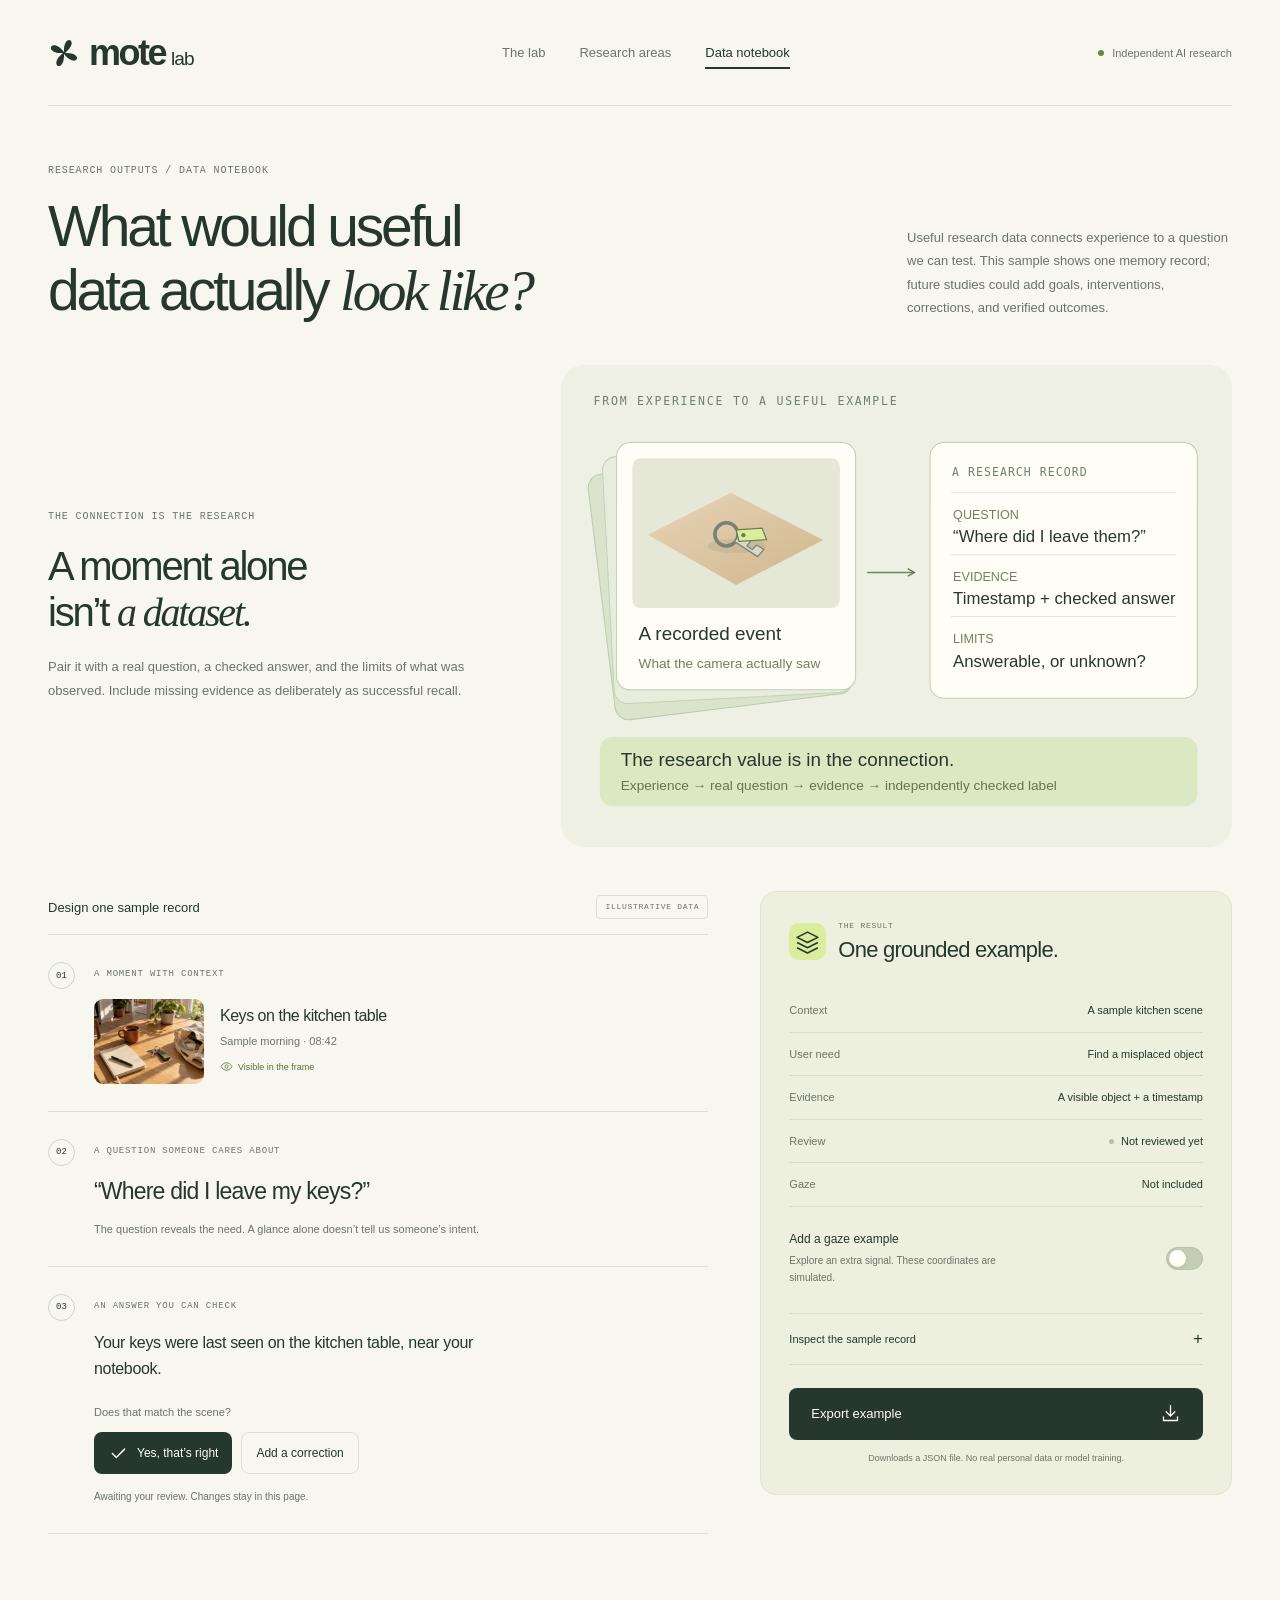
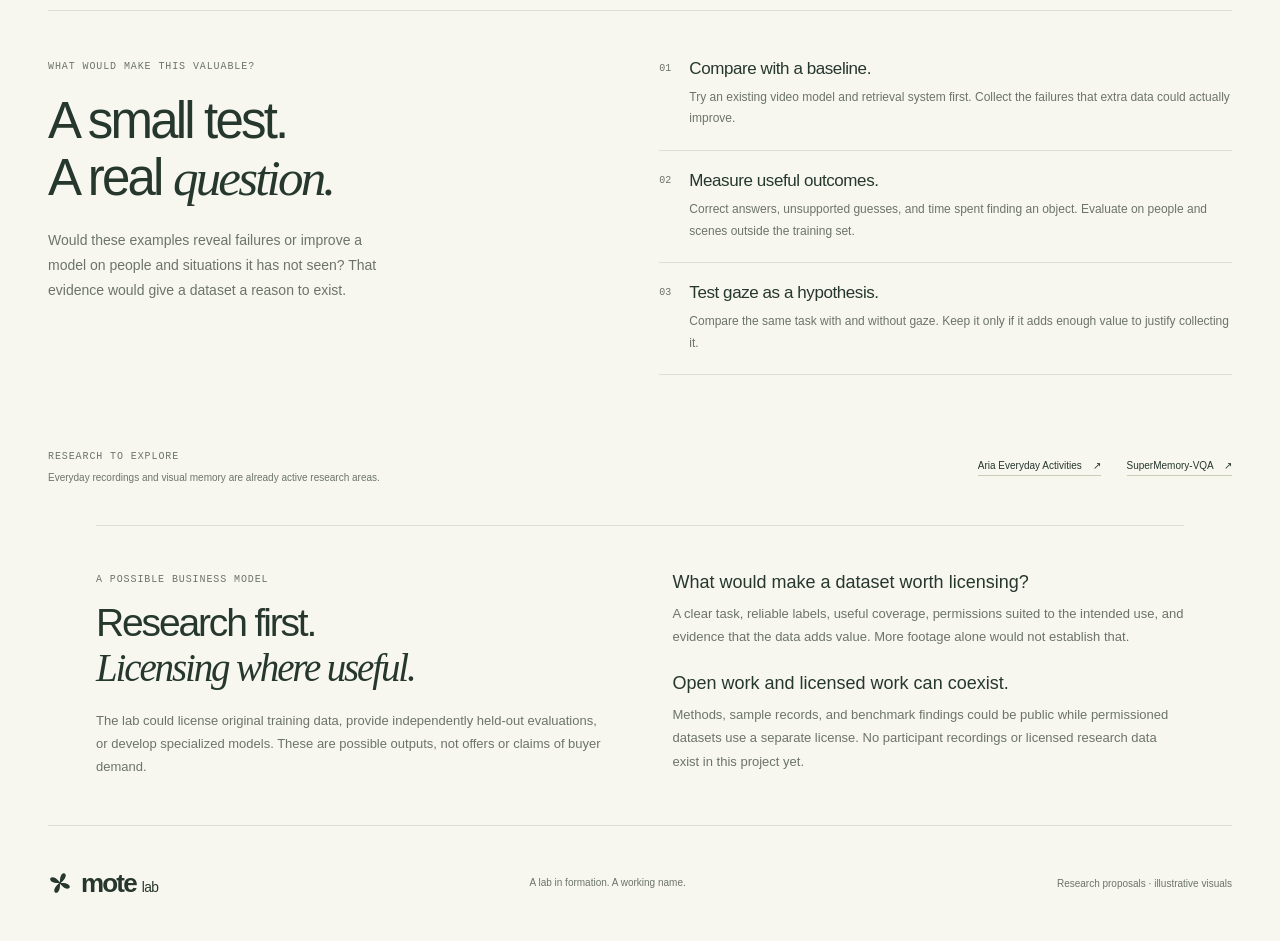
==== site/data/index.html @ 5bc910d2 "Add visual research sketchbook with memory and new research concepts" ====
<!doctype html>
<html lang="en"><head><meta charset="utf-8"><meta name="viewport" content="width=device-width, initial-scale=1"><meta name="robots" content="noindex, nofollow"><meta name="theme-color" content="#f7f7f0"><meta name="description" content="An illustrated explanation of memory research data, followed by a sample record with human review and explicit limits."><title>The memory dataset — Mote Lab</title><link rel="icon" href="../assets/favicon.svg" type="image/svg+xml"><link rel="stylesheet" href="../assets/site.css"><link rel="stylesheet" href="../assets/memory.css"><script src="../assets/site.js" defer></script></head>
<body data-page="data"><a class="skip-link" href="#main">Skip to content</a><header class="site-header wrap"><a class="brand" href="../" aria-label="Mote Lab home"><svg class="brand-mark" aria-hidden="true"><use href="../assets/icons.svg#mark"/></svg><span>mote<span class="lab-word">lab</span></span></a><nav aria-label="Main navigation"><a href="../">The lab</a><a href="../#areas">Research areas</a><a href="../data/" aria-current="page">Data notebook</a></nav><span class="concept-label"><span class="status-dot"></span> Independent AI research</span></header>
<main id="main" class="wrap">
    <section class="page-intro data-intro"><div><p class="eyebrow">RESEARCH OUTPUTS / DATA NOTEBOOK</p><h1>What would useful<br>data actually <em>look like?</em></h1></div><p>Useful research data connects experience to a question we can test. This sample shows one memory record; future studies could add goals, interventions, corrections, and verified outcomes.</p></section>
    <section class="data-visual-intro"><div><p class="eyebrow">THE CONNECTION IS THE RESEARCH</p><h2>A moment alone<br>isn’t <em>a dataset.</em></h2><p>Pair it with a real question, a checked answer, and the limits of what was observed. Include missing evidence as deliberately as successful recall.</p></div><img class="memory-drawing " src="../assets/memory-data.svg" width="640" height="460" alt="An observation becomes a useful research example when linked to a question, checked evidence, and answerability." loading="lazy"></section><div class="data-layout">
      <section class="data-workbench" aria-labelledby="workbench-title">
        <div class="panel-heading"><h2 id="workbench-title">Design one sample record</h2><span class="sample-pill">ILLUSTRATIVE DATA</span></div>
        <div class="data-step"><span class="step-number">01</span><div class="step-body"><p class="eyebrow">A MOMENT WITH CONTEXT</p><div class="observed-moment"><img src="../assets/morning-scene.jpg" alt="Generated kitchen scene used as the evidence for this example." width="1536" height="1024"><div><h3>Keys on the kitchen table</h3><p>Sample morning · 08:42</p><span class="evidence-tag"><svg class="icon" aria-hidden="true"><use href="../assets/icons.svg#eye"/></svg> Visible in the frame</span></div></div></div></div>
        <div class="data-step"><span class="step-number">02</span><div class="step-body"><p class="eyebrow">A QUESTION SOMEONE CARES ABOUT</p><blockquote>“Where did I leave my keys?”</blockquote><p class="step-note">The question reveals the need. A glance alone doesn’t tell us someone’s intent.</p></div></div>
        <div class="data-step"><span class="step-number">03</span><div class="step-body"><p class="eyebrow">AN ANSWER YOU CAN CHECK</p><p class="sample-answer" id="sample-answer">Your keys were last seen on the kitchen table, near your notebook.</p><p class="feedback-prompt">Does that match the scene?</p><div class="feedback-actions"><button class="button button-small button-dark" id="confirm-sample" type="button"><svg class="icon" aria-hidden="true"><use href="../assets/icons.svg#check"/></svg> Yes, that’s right</button><button class="button button-small button-plain" id="correct-sample" type="button">Add a correction</button></div><form id="correction-form" hidden><label for="correction-text">What should the answer say?</label><textarea id="correction-text" maxlength="500" rows="3" required placeholder="Describe what the sample actually shows…"></textarea><div class="feedback-actions"><button class="button button-small button-dark" type="submit">Save correction</button><button class="button button-small button-plain" id="cancel-correction" type="button">Cancel</button></div></form><p class="feedback-message" id="feedback-message" aria-live="polite">Awaiting your review. Changes stay in this page.</p></div></div>
      </section>
      <aside class="record-panel" aria-labelledby="record-title">
        <div class="record-heading"><span class="assistant-mark"><svg aria-hidden="true"><use href="../assets/icons.svg#layers"/></svg></span><div><p class="eyebrow">THE RESULT</p><h2 id="record-title">One grounded example.</h2></div></div>
        <dl class="record-fields"><div><dt>Context</dt><dd>A sample kitchen scene</dd></div><div><dt>User need</dt><dd>Find a misplaced object</dd></div><div><dt>Evidence</dt><dd>A visible object + a timestamp</dd></div><div><dt>Review</dt><dd id="record-review"><span class="review-dot"></span> Not reviewed yet</dd></div><div><dt>Gaze</dt><dd id="record-gaze">Not included</dd></div></dl>
        <div class="gaze-option"><div><h3>Add a gaze example</h3><p>Explore an extra signal. These coordinates are simulated.</p></div><label class="switch"><input type="checkbox" id="include-gaze" aria-label="Include simulated gaze data"><span class="switch-track"></span></label></div>
        <p class="gaze-explanation" id="gaze-explanation" hidden>A sample fixation points toward the keys. This doesn’t prove intent or that gaze improves a model.</p>
        <details class="record-details"><summary>Inspect the sample record <span aria-hidden="true">+</span></summary><pre id="record-json" tabindex="0" aria-label="Example dataset record in JSON format"></pre></details>
        <button class="button button-dark export-button" id="export-record" type="button">Export example <svg class="icon" aria-hidden="true"><use href="../assets/icons.svg#download"/></svg></button><p class="export-note">Downloads a JSON file. No real personal data or model training.</p><p id="export-status" class="sr-only" aria-live="polite"></p>
      </aside>
    </div>
    <section class="research-section"><div class="section-lead"><p class="eyebrow">WHAT WOULD MAKE THIS VALUABLE?</p><h2>A small test.<br>A real <em>question.</em></h2><p>Would these examples reveal failures or improve a model on people and situations it has not seen? That evidence would give a dataset a reason to exist.</p></div><div class="research-points"><article><span>01</span><div><h3>Compare with a baseline.</h3><p>Try an existing video model and retrieval system first. Collect the failures that extra data could actually improve.</p></div></article><article><span>02</span><div><h3>Measure useful outcomes.</h3><p>Correct answers, unsupported guesses, and time spent finding an object. Evaluate on people and scenes outside the training set.</p></div></article><article><span>03</span><div><h3>Test gaze as a hypothesis.</h3><p>Compare the same task with and without gaze. Keep it only if it adds enough value to justify collecting it.</p></div></article></div></section>
    <section class="reference-strip"><div><p class="eyebrow">RESEARCH TO EXPLORE</p><p>Everyday recordings and visual memory are already active research areas.</p></div><a href="https://facebookresearch.github.io/projectaria_tools/docs/open_datasets/aria_everyday_activities_dataset" target="_blank" rel="noopener noreferrer">Aria Everyday Activities <span aria-hidden="true">↗</span></a><a href="https://supermemory-vqa.github.io/" target="_blank" rel="noopener noreferrer">SuperMemory-VQA <span aria-hidden="true">↗</span></a></section>
    <noscript><p class="notice">Enable JavaScript to review, correct, and export the example record.</p></noscript>
  <section class="research-assets wrap"><div><p class="eyebrow">A POSSIBLE BUSINESS MODEL</p><h2>Research first.<br><em>Licensing where useful.</em></h2><p>The lab could license original training data, provide independently held-out evaluations, or develop specialized models. These are possible outputs, not offers or claims of buyer demand.</p></div><div><h3>What would make a dataset worth licensing?</h3><p>A clear task, reliable labels, useful coverage, permissions suited to the intended use, and evidence that the data adds value. More footage alone would not establish that.</p><h3>Open work and licensed work can coexist.</h3><p>Methods, sample records, and benchmark findings could be public while permissioned datasets use a separate license. No participant recordings or licensed research data exist in this project yet.</p></div></section></main>
<footer class="site-footer wrap"><a class="brand footer-brand" href="../"><svg class="brand-mark" aria-hidden="true"><use href="../assets/icons.svg#mark"/></svg><span>mote<span class="lab-word">lab</span></span></a><p>A lab in formation. A working name.</p><span>Research proposals · illustrative visuals</span></footer></body></html>
---- site/assets/site.css ----
@charset "UTF-8";
:root{--paper:#f7f7f0;--ink:#26372d;--muted:#6c7468;--line:#dedfd4;--lime:#d9ed9c;--pale:#edf0df;--white:#fffef9;--orange:#a85b39;--radius:20px;font-family:Arial,Helvetica,sans-serif;color:var(--ink);background:var(--paper);font-synthesis:none;text-rendering:optimizeLegibility;-webkit-font-smoothing:antialiased}
*{box-sizing:border-box}body{margin:0}button,input,textarea{font:inherit}button,a,input,textarea{-webkit-tap-highlight-color:transparent}button{color:inherit}button,a{touch-action:manipulation}button{cursor:pointer}a{color:inherit;text-decoration:none}img{display:block;max-width:100%;height:auto}svg{display:block}button:disabled{cursor:default}h1,h2,h3,p{margin:0}h1,h2{font-weight:400;letter-spacing:-.055em}h3{font-weight:500}em{font-family:Georgia,"Times New Roman",serif;font-weight:400;letter-spacing:-.055em}p{line-height:1.65}button{border:0;background:none}a,button,input,textarea,summary{outline-offset:5px}:focus-visible{outline:2px solid #537132}::selection{color:var(--ink);background:var(--lime)}[hidden]{display:none!important}.wrap{width:min(1328px,calc(100% - 96px));margin-inline:auto}.icon{width:21px;height:21px;flex-shrink:0}.eyebrow,.mono,.chapter-line,.sample-pill{font-family:"SFMono-Regular",Consolas,"Liberation Mono",monospace;font-size:10px;letter-spacing:.09em;line-height:1.5}.eyebrow{color:var(--muted)}.sr-only{position:absolute;width:1px;height:1px;padding:0;margin:-1px;overflow:hidden;clip:rect(0,0,0,0);white-space:nowrap;border:0}.skip-link{position:fixed;top:10px;left:10px;z-index:50;padding:14px;background:var(--lime);transform:translateY(-180%)}.skip-link:focus{transform:translateY(0)}
.site-header{height:106px;display:flex;align-items:center;justify-content:space-between;gap:30px;border-bottom:1px solid var(--line)}.brand{display:inline-flex;align-items:center;gap:9px;font-size:36px;font-weight:600;letter-spacing:-.07em;flex-shrink:0}.brand-mark{width:32px;height:32px}.site-header nav{display:flex;align-items:center;gap:34px;font-size:13px}.site-header nav a{position:relative;padding:12px 0;color:var(--muted)}.site-header nav a:hover,.site-header nav a[aria-current]{color:var(--ink)}.site-header nav a[aria-current]:after{content:"";position:absolute;bottom:3px;left:0;right:0;height:2px;background:var(--ink)}.concept-label{display:flex;align-items:center;gap:8px;font-size:11px;color:var(--muted)}.status-dot{width:6px;height:6px;border-radius:50%;background:#6c8440;display:inline-block;flex-shrink:0}.button{display:inline-flex;align-items:center;justify-content:center;gap:22px;min-height:52px;border-radius:8px;padding:15px 22px;font-size:13px;font-weight:500;line-height:1.4;transition:background-color .15s,box-shadow .15s}.button-dark{background:var(--ink);color:var(--white)}.button-dark:hover{background:#42523a;box-shadow:0 4px 15px #26372d10}.button-plain{background:transparent;border:1px solid var(--line)}.button-plain:hover{background:var(--pale)}.button-small{min-height:42px;padding:10px 14px;gap:8px;font-size:12px}.text-link{display:inline-flex;align-items:center;gap:15px;font-size:13px;line-height:1.5}.text-link:hover{text-decoration:underline;text-underline-offset:5px}
.hero{display:grid;grid-template-columns:1fr 1.06fr;gap:46px;align-items:center;padding-block:54px 56px}.hero-copy{padding:22px 0}.hero-copy .eyebrow{display:flex;align-items:center;gap:9px;font-size:9px;letter-spacing:.08em}.tiny-line{width:20px;height:1px;display:inline-block;background:var(--muted)}.hero h1{font-size:clamp(62px,6.7vw,96px);line-height:1.025;letter-spacing:-.067em;margin:31px 0 25px}.hero h1 em{letter-spacing:-.065em}.hero-intro{font-size:16px;line-height:1.8;max-width:355px;color:#65705f}.hero-actions{display:flex;align-items:center;gap:26px;margin-top:32px}.hero-footnote{display:flex;align-items:center;gap:8px;margin-top:56px;font-size:10px;line-height:1.6;color:var(--muted)}.hero-footnote .icon{width:16px;height:16px}.hero-scene{height:570px;position:relative;isolation:isolate;border-radius:18px;overflow:hidden;background:#d6b58d}.hero-scene>img{height:100%;width:100%;object-fit:cover;object-position:62% center}.hero-scene:after{content:"";position:absolute;inset:0;background:linear-gradient(180deg,#18201724,transparent 25%,transparent 60%,#15241437);pointer-events:none;z-index:0}.scene-corner{position:absolute;top:21px;left:22px;right:22px;display:flex;align-items:center;gap:7px;color:white;font-family:Consolas,monospace;font-size:9px;letter-spacing:.1em;z-index:2}.scene-corner .status-dot{background:var(--lime)}.scene-corner>span:last-child{margin-left:auto}.hero-hotspot{position:absolute;top:61%;left:62%;z-index:2;display:flex;align-items:center;flex-direction:column;gap:9px;transform:translate(-50%,-50%)}.target-ring{width:47px;height:47px;border:1px solid #ffffffe0;border-radius:50%;position:relative;background:#ffffff12;box-shadow:0 0 0 8px #ffffff12}.target-ring:after{content:"";position:absolute;width:7px;height:7px;border-radius:50%;background:var(--lime);top:calc(50% - 3.5px);left:calc(50% - 3.5px)}.hotspot-label{font-size:9px;white-space:nowrap;color:white;background:#26372da8;border:1px solid #ffffff38;border-radius:5px;padding:6px 9px;backdrop-filter:blur(8px)}.floating-memory{position:absolute;left:23px;right:23px;bottom:39px;z-index:2;border:1px solid #ffffff8c;border-radius:12px;background:#fdfdf5f2;box-shadow:0 8px 35px #26372d1c;padding:17px 19px;backdrop-filter:blur(15px)}.floating-memory:hover{background:#fffef9}.memory-question{display:flex;align-items:center;gap:9px;font-size:12px;padding-bottom:13px;border-bottom:1px solid #daddd0}.memory-question>.icon{width:16px;height:16px}.end-arrow{margin-left:auto}.memory-answer{display:flex;align-items:flex-start;gap:10px;margin-top:14px;font-size:13px}.memory-answer small{display:block;font-size:9px;color:var(--muted);margin-top:5px;line-height:1.5}.mini-mark{display:flex;align-items:center;justify-content:center;border-radius:7px;background:var(--lime);width:27px;height:27px;flex-shrink:0}.mini-mark .icon{width:19px;height:19px}.photo-caption{position:absolute;bottom:15px;left:25px;color:#fffffff0;font-size:8px;z-index:2;letter-spacing:.025em}.chapter-line{display:flex;justify-content:space-between;align-items:center;border-block:1px solid var(--line);padding-block:18px;color:var(--muted);font-size:9px}.chapter-line>span:last-child{font-family:Arial,sans-serif;letter-spacing:0;font-size:11px}
.idea-section{display:grid;grid-template-columns:1fr 1.12fr;gap:100px;padding-block:85px 94px}.section-lead h2{font-size:51px;line-height:1.12;margin:18px 0 21px}.section-lead>p:last-child{font-size:14px;max-width:340px;color:var(--muted);line-height:1.8}.moment-list{padding-top:1px}.moment-row{display:flex;gap:20px;align-items:baseline;padding:27px 0;border-bottom:1px solid var(--line)}.moment-row:first-child{padding-top:8px}.moment-number{font-family:Consolas,monospace;font-size:10px;color:var(--muted)}.moment-row h3{font-size:20px;letter-spacing:-.035em}.moment-row p{font-size:13px;max-width:350px;margin-top:9px;color:var(--muted)}.moment-row>.icon{margin-left:auto;width:18px;height:18px}.moment-row:hover h3{text-decoration:underline;text-underline-offset:5px}.principles-panel{background:var(--pale);border-radius:18px;padding:49px 46px 45px}.principles-heading{display:grid;grid-template-columns:1fr auto;align-items:end;gap:11px}.principles-heading .eyebrow{grid-column:1/-1}.principles-heading h2{font-size:40px;line-height:1.2}.principles-heading>p:last-child{font-size:12px;color:var(--muted);padding-bottom:4px}.principles-grid{display:grid;grid-template-columns:repeat(3,1fr);gap:45px;margin-top:39px;padding-top:30px;border-top:1px solid #d3d9c6}.principle-icon{height:25px;width:25px;margin-bottom:20px}.principles-grid h3{font-size:17px;letter-spacing:-.025em}.principles-grid p{font-size:12px;line-height:1.8;color:var(--muted);margin-top:10px;max-width:290px}.next-section{display:flex;align-items:center;justify-content:space-between;gap:40px;padding-block:76px 80px}.next-section h2{font-size:45px;line-height:1.15;margin-top:17px}.site-footer{display:flex;align-items:center;justify-content:space-between;gap:20px;min-height:116px;border-top:1px solid var(--line);font-size:10px;color:var(--muted)}.footer-brand{font-size:26px;color:var(--ink)}.footer-brand .brand-mark{width:24px;height:24px}.site-footer>p{margin-left:auto;margin-right:auto}
.page-intro{padding:57px 0 38px;display:flex;justify-content:space-between;gap:40px;align-items:flex-end}.page-intro h1{font-size:55px;line-height:1.12;margin-top:17px}.page-intro>p{color:var(--muted);font-size:13px;line-height:1.8;padding-bottom:3px;max-width:325px}.demo-layout{display:grid;grid-template-columns:minmax(0,1.5fr) minmax(340px,1fr);gap:24px;align-items:start}.scene-panel{min-width:0}.panel-heading{display:flex;justify-content:space-between;align-items:center;gap:12px;margin-bottom:15px;min-height:29px}.panel-heading h2{display:flex;align-items:center;gap:8px;font-size:13px;letter-spacing:0;font-weight:500}.panel-heading>.mono{color:var(--muted);font-size:9px}.interactive-scene{position:relative;overflow:hidden;border-radius:14px;background:#d5ba90;aspect-ratio:3/2}.interactive-scene>img{width:100%;height:100%;object-fit:cover}.object-marker{position:absolute;z-index:2;min-width:44px;min-height:44px;transform:translate(-50%,-50%);display:flex;align-items:center;justify-content:center;padding:0;isolation:isolate}.object-marker>span:first-child{width:26px;height:26px;border:1px solid white;border-radius:50%;display:block;background:#26372d36;box-shadow:0 0 0 6px #ffffff26;position:relative}.object-marker>span:first-child:after{content:"+";color:white;font-family:Arial,sans-serif;font-size:20px;font-weight:300;line-height:24px;position:absolute;inset:0;text-align:center}.object-marker:hover>span:first-child,.object-marker[aria-pressed="true"]>span:first-child{background:var(--lime);border-color:var(--ink);box-shadow:0 0 0 7px #d9ed9c70}.object-marker[aria-pressed="true"]>span:first-child:after,.object-marker:hover>span:first-child:after{color:var(--ink)}.marker-keys{left:59%;top:63%}.marker-charger{left:84%;top:54%}.marker-coffee{left:36.5%;top:40%}.marker-label{position:absolute;top:48px;left:50%;transform:translateX(-50%);background:var(--ink);color:white;padding:5px 9px;border-radius:4px;font-size:10px;white-space:nowrap;opacity:0;pointer-events:none}.object-marker:hover .marker-label,.object-marker[aria-pressed="true"] .marker-label,.object-marker:focus-visible .marker-label{opacity:1}.scene-image-note{position:absolute;bottom:13px;left:15px;font-size:8px;color:white;padding:6px 8px;background:#26372d99;border-radius:4px}.scene-evidence{display:flex;align-items:center;gap:10px;min-height:60px;border-bottom:1px solid var(--line);padding:12px 1px}.scene-evidence .icon{width:17px;height:17px}.scene-evidence p{font-size:11px;color:var(--muted);line-height:1.5}.scene-evidence .mono{font-size:8px;margin-left:auto;white-space:nowrap;color:var(--muted)}.scene-evidence.is-highlighted{background:var(--pale);border-radius:6px;padding-inline:11px}.detail-strip{display:grid;grid-template-columns:repeat(3,1fr);gap:14px;margin-top:19px}.detail-button{display:flex;align-items:center;gap:9px;text-align:left;padding:0;min-height:57px}.detail-button:hover{color:#567337}.detail-thumb{display:block;flex-shrink:0;width:44px;height:51px;border-radius:7px;background-image:url('morning-scene.jpg');background-size:230px auto;border:1px solid #26372d12}.thumb-keys{background-position:59% 73%}.thumb-charger{background-position:93% 57%}.thumb-coffee{background-position:32% 40%}.detail-button>span:nth-child(2){font-size:10px;line-height:1.5}.detail-button small{display:block;font-size:8px;color:var(--muted);margin-top:3px}.detail-button>.icon{width:13px;height:13px;margin-left:auto}.assistant-panel{background:var(--white);border:1px solid var(--line);border-radius:16px;margin-top:0;min-height:550px;display:flex;flex-direction:column;overflow:hidden}.assistant-heading{display:flex;align-items:center;gap:10px;padding:22px 23px;border-bottom:1px solid var(--line)}.assistant-mark{width:37px;height:37px;background:var(--lime);display:flex;align-items:center;justify-content:center;border-radius:10px;flex-shrink:0}.assistant-mark svg{width:25px;height:25px}.assistant-heading h2{font-size:13px;font-weight:500;letter-spacing:-.02em}.assistant-heading>div>span{display:block;font-size:9px;color:var(--muted);margin-top:5px}.reset-button{margin-left:auto;padding:10px 0 10px 10px;color:var(--muted);font-size:10px;text-decoration:underline;text-underline-offset:3px}.conversation{padding:25px 24px 10px;min-height:260px;flex:1}.user-question{font-size:12px;line-height:1.6;background:#f0f1e8;border-radius:9px 9px 2px 9px;padding:12px 14px;margin:0 0 23px 23px}.answer-eyebrow{font-family:Consolas,monospace;font-size:9px;letter-spacing:.08em;color:var(--muted);display:flex;align-items:center;gap:6px}.answer-eyebrow:before{content:"";width:5px;height:5px;border-radius:50%;background:#899276}.assistant-answer[data-tone="known"] .answer-eyebrow:before{background:#6c8440}.assistant-answer[data-tone="unknown"] .answer-eyebrow:before{background:#af6c36}.assistant-answer h3{font-size:25px;letter-spacing:-.045em;line-height:1.2;margin:13px 0 13px}.assistant-answer>p{font-size:12px;line-height:1.85;color:var(--muted)}.evidence-button{margin-top:21px;display:flex;align-items:center;gap:9px;background:var(--pale);border:1px solid #e2e7d3;border-radius:7px;padding:10px 12px;width:100%;text-align:left}.evidence-button:hover{background:#e1e9cc}.evidence-button>.icon{width:17px;height:17px}.evidence-button>span{font-size:11px;line-height:1.4}.evidence-button small{display:block;font-size:9px;color:var(--muted);margin-top:3px}.evidence-button>.icon:last-child{margin-left:auto}.question-area{padding:21px 23px 18px}.question-area>.eyebrow{font-size:8px}.question-chips{display:flex;gap:7px;flex-wrap:wrap;margin:9px 0 16px}.question-chips button{padding:8px 10px;border:1px solid var(--line);border-radius:6px;font-size:10px;text-align:left;background:#fffef9;line-height:1.4}.question-chips button:hover{border-color:#8c9e65;background:var(--pale)}#memory-form{display:flex;align-items:center;gap:7px;border:1px solid #cdd1c0;border-radius:9px;padding:7px 7px 7px 13px;background:var(--paper)}#memory-form:focus-within{border-color:#6c8440;box-shadow:0 0 0 2px #6c844020}#memory-question{border:0;background:transparent;min-width:0;width:100%;font-size:12px;outline:0;padding-block:8px;color:var(--ink)}#memory-question::placeholder{color:#7d8274}.send-button{background:var(--ink);color:white;display:flex;align-items:center;justify-content:center;border-radius:6px;width:34px;height:34px;flex-shrink:0}.send-button:hover{background:#4b5d40}.send-button .icon{width:18px;height:18px}.demo-disclosure{font-size:8px;color:var(--muted);text-align:center;margin-top:11px;line-height:1.6}.takeaway-strip{display:flex;justify-content:space-between;align-items:center;gap:30px;margin:52px 0 47px;padding:33px 0 8px;border-top:1px solid var(--line)}.takeaway-strip h2{font-size:31px;line-height:1.2;margin-top:11px}.takeaway-strip p{font-size:12px;color:var(--muted);margin-top:9px}.takeaway-strip .text-link{font-size:11px;white-space:nowrap}.notice{padding:16px;background:var(--lime);border-radius:8px;margin:20px 0}
.data-intro{padding-bottom:42px}.data-intro h1{font-size:57px}.data-layout{display:grid;grid-template-columns:minmax(0,1.4fr) minmax(330px,1fr);gap:52px;align-items:start}.data-workbench{padding:4px 0}.data-workbench>.panel-heading{padding-bottom:15px;border-bottom:1px solid var(--line);margin-bottom:0}.sample-pill{color:var(--muted);font-size:8px;padding:5px 8px;border:1px solid var(--line);border-radius:4px;white-space:nowrap}.data-step{display:flex;gap:19px;padding:27px 0;border-bottom:1px solid var(--line)}.step-number{display:flex;justify-content:center;align-items:center;width:27px;height:27px;flex-shrink:0;border:1px solid #cfd5c1;border-radius:50%;font-family:Consolas,monospace;font-size:9px}.step-body{min-width:0;flex:1}.step-body>.eyebrow{font-size:9px;margin-top:6px;margin-bottom:17px}.observed-moment{display:flex;gap:16px;align-items:center}.observed-moment>img{width:110px;height:85px;object-fit:cover;object-position:66% 70%;border-radius:9px}.observed-moment h3{font-size:16px;letter-spacing:-.03em;line-height:1.4}.observed-moment p{font-size:11px;color:var(--muted);margin-top:5px}.evidence-tag{display:inline-flex;align-items:center;gap:5px;font-size:9px;margin-top:10px;color:#59713a}.evidence-tag .icon{width:13px;height:13px}.step-body blockquote{font-size:23px;font-weight:400;letter-spacing:-.035em;margin:0;line-height:1.4}.step-note{font-size:11px;color:var(--muted);margin-top:13px;max-width:420px}.sample-answer{font-size:16px;line-height:1.6;letter-spacing:-.02em;max-width:450px}.feedback-prompt{font-size:11px;color:var(--muted);margin-top:22px;margin-bottom:11px}.feedback-actions{display:flex;gap:9px;flex-wrap:wrap}.feedback-message{font-size:10px;color:var(--muted);margin-top:15px}.feedback-message.is-reviewed{color:#526e30}#correction-form{margin-top:19px}#correction-form label{font-size:11px;display:block;margin-bottom:9px}#correction-text{width:100%;resize:vertical;min-height:80px;max-height:250px;padding:12px;border:1px solid var(--line);border-radius:8px;color:var(--ink);background:var(--white);font-size:12px;line-height:1.6;margin-bottom:11px}.record-panel{background:var(--pale);padding:28px;border:1px solid #dfe4d3;border-radius:16px}.record-heading{display:flex;gap:12px;align-items:center}.record-heading .eyebrow{font-size:8px}.record-heading h2{font-size:22px;letter-spacing:-.035em;margin-top:5px}.record-fields{margin:26px 0 20px}.record-fields>div{display:grid;grid-template-columns:84px 1fr;gap:9px;padding:13px 0;border-bottom:1px solid #d6ddc9;font-size:11px;line-height:1.5}.record-fields dt{color:var(--muted)}.record-fields dd{margin:0;text-align:right}.review-dot{display:inline-block;background:#b8bea9;height:5px;width:5px;border-radius:50%;vertical-align:middle;margin-right:4px}.record-fields .reviewed{color:#47662b}.gaze-option{display:flex;align-items:center;gap:20px;padding:5px 0 10px}.gaze-option h3{font-size:12px}.gaze-option p{font-size:10px;color:var(--muted);line-height:1.7;margin-top:6px;max-width:230px}.switch{position:relative;margin-left:auto;display:block;width:37px;height:23px;flex-shrink:0;cursor:pointer}.switch input{position:absolute;inset:0;width:100%;height:100%;opacity:0;cursor:pointer;margin:0;z-index:1}.switch-track{display:block;width:37px;height:23px;border-radius:20px;background:#c4ccb6;border:1px solid #b9c3a7}.switch-track:after{content:"";display:block;width:17px;height:17px;border-radius:50%;background:var(--white);position:absolute;top:3px;left:3px;box-shadow:0 1px 3px #26372d20;transition:transform .15s}.switch input:checked+.switch-track{background:#607b39;border-color:#607b39}.switch input:checked+.switch-track:after{transform:translateX(14px)}.switch input:focus-visible+.switch-track{outline:2px solid var(--ink);outline-offset:4px}.gaze-explanation{font-size:10px;line-height:1.7;color:var(--muted);padding:10px;border-left:2px solid #7f9355;background:#e3e9d4;margin-bottom:10px}.record-details{margin-top:17px;border-top:1px solid #d6ddc9;border-bottom:1px solid #d6ddc9}.record-details summary{display:flex;align-items:center;justify-content:space-between;font-size:11px;padding:15px 0;cursor:pointer;list-style:none}.record-details summary::-webkit-details-marker{display:none}.record-details summary>span{font-size:17px}.record-details[open] summary>span{transform:rotate(45deg)}.record-details pre{font-family:Consolas,"Liberation Mono",monospace;font-size:10px;line-height:1.7;white-space:pre-wrap;overflow-wrap:anywhere;max-height:340px;overflow:auto;background:#f7f8f0;border-radius:7px;padding:13px;margin:0 0 15px}.export-button{width:100%;margin-top:23px;justify-content:space-between}.export-note{font-size:9px;color:var(--muted);text-align:center;margin-top:11px;line-height:1.7}.research-section{display:grid;grid-template-columns:1fr 1.12fr;gap:100px;margin-top:72px;padding-top:48px;border-top:1px solid var(--line);padding-bottom:50px}.research-points article{display:flex;gap:18px;padding:20px 0;border-bottom:1px solid var(--line)}.research-points article:first-child{padding-top:0}.research-points article>span{font:10px Consolas,monospace;color:var(--muted);padding-top:4px}.research-points h3{font-size:17px;letter-spacing:-.025em}.research-points p{font-size:12px;color:var(--muted);line-height:1.8;margin-top:8px}.reference-strip{padding:24px 0 38px;display:flex;align-items:center;gap:26px}.reference-strip>div{margin-right:auto}.reference-strip p:not(.eyebrow){font-size:10px;color:var(--muted);margin-top:6px}.reference-strip>a{font-size:10px;border-bottom:1px solid #c6cfb5;padding-bottom:4px;white-space:nowrap}.reference-strip>a>span{margin-left:8px}.reference-strip>a:hover{color:#59713a}
@media(min-width:1600px){.hero h1{font-size:104px}.hero-scene{height:620px}.hero{gap:65px}.hero-intro{font-size:17px}.hero-footnote{font-size:11px}}
@media(max-width:1180px){.wrap{width:calc(100% - 64px)}.concept-label{font-size:9px}.hero{gap:30px}.hero h1{font-size:76px}.hero-scene{height:535px}.hero-actions{gap:18px;flex-wrap:wrap}.hero-footnote{margin-top:35px}.hero-copy .eyebrow{font-size:8px}.idea-section,.research-section{gap:65px}.page-intro h1{font-size:46px}.page-intro>p{max-width:260px;font-size:12px}.demo-layout{gap:20px;grid-template-columns:minmax(0,1.35fr) minmax(320px,1fr)}.detail-strip{gap:8px}.detail-button>.icon{display:none}.assistant-heading,.question-area{padding-inline:20px}.conversation{padding-inline:20px}.data-layout{gap:30px}.record-panel{padding:23px}.reference-strip{gap:18px}}
@media(max-width:960px){.wrap{width:calc(100% - 48px)}.site-header{height:88px}.concept-label{display:none}.hero{gap:28px;grid-template-columns:1fr 1fr;padding-block:38px}.hero h1{font-size:64px}.hero-copy .eyebrow{font-size:7px;letter-spacing:.03em;gap:6px}.tiny-line{width:12px}.hero-intro{font-size:14px}.hero-scene{height:490px}.hero-actions{gap:20px;margin-top:25px}.hero-actions .button{font-size:11px;padding:14px 16px;gap:12px}.hero-actions .text-link{font-size:11px}.floating-memory{left:15px;right:15px;padding:14px}.memory-question{font-size:10px;gap:6px}.memory-answer{font-size:11px}.memory-answer small{font-size:8px}.hero-footnote{font-size:8px;max-width:260px;line-height:1.7}.scene-corner{left:18px;right:18px;font-size:7px}.hero-hotspot{top:59%;left:60%}.hotspot-label{font-size:7px}.idea-section{gap:50px;padding-block:65px}.section-lead h2{font-size:43px}.principles-panel{padding:36px 30px}.principles-heading h2{font-size:35px}.principles-heading>p:last-child{display:none}.principles-grid{gap:25px}.principles-grid h3{font-size:15px}.principles-grid p{font-size:11px}.next-section h2{font-size:38px}.site-footer{flex-wrap:wrap;gap:15px;font-size:9px}.site-footer>p{margin:auto}.page-intro{display:block;padding-top:42px}.page-intro>p{max-width:500px;font-size:13px;margin-top:17px}.page-intro>p br{display:none}.page-intro h1{font-size:50px}.demo-layout{grid-template-columns:minmax(0,1fr) minmax(300px,.85fr);gap:19px}.panel-heading>.mono{font-size:7px}.panel-heading h2{font-size:11px}.detail-strip{grid-template-columns:1fr;gap:9px;margin-top:14px}.detail-button{min-height:48px}.detail-thumb{width:45px;height:43px}.detail-button>.icon{display:block;margin-left:auto;margin-right:7px}.detail-button>span:nth-child(2){font-size:11px}.detail-button small{font-size:9px}.assistant-panel{min-height:530px}.assistant-heading{padding:18px 15px;gap:8px}.assistant-heading h2{font-size:11px}.assistant-heading>div>span{font-size:8px}.assistant-mark{width:32px;height:32px}.assistant-mark svg{width:22px;height:22px}.conversation{padding:20px 18px 0;min-height:240px}.question-area{padding:18px 17px}.assistant-answer h3{font-size:23px}.question-chips{gap:6px}.question-chips button{font-size:9px}.takeaway-strip{align-items:flex-start}.takeaway-strip h2{font-size:28px}.takeaway-strip .text-link{white-space:normal;max-width:200px}.data-layout{grid-template-columns:minmax(0,1.1fr) minmax(290px,1fr);gap:24px}.data-step{gap:12px}.step-body blockquote{font-size:21px}.observed-moment{gap:11px}.observed-moment>img{width:80px;height:75px}.observed-moment h3{font-size:14px}.record-panel{padding:21px}.record-heading h2{font-size:19px}.record-fields>div{grid-template-columns:65px 1fr;font-size:10px}.feedback-actions{gap:8px}.feedback-actions .button{font-size:10px;padding:9px 11px;min-height:38px}.reference-strip{flex-wrap:wrap}.reference-strip>div{width:100%}}
@media(max-width:700px){.wrap{width:calc(100% - 40px)}.site-header{height:auto;min-height:102px;display:grid;grid-template-columns:1fr;gap:10px;padding-block:17px 10px}.brand{font-size:30px;gap:7px}.brand-mark{width:28px;height:28px}.site-header nav{gap:25px;font-size:11px;justify-content:space-between;max-width:380px;width:100%}.site-header nav a{padding:8px 0}.hero{grid-template-columns:1fr;gap:25px;padding-top:34px;padding-bottom:34px}.hero-copy{padding:0}.hero-copy .eyebrow{font-size:8px;letter-spacing:.04em}.tiny-line{width:17px}.hero h1{font-size:clamp(63px,12vw,83px);margin:24px 0 21px;line-height:1}.hero-intro{font-size:14px;max-width:340px}.hero-actions{margin-top:24px;gap:25px;flex-wrap:nowrap}.hero-actions .button{font-size:11px;min-height:48px;padding:13px 16px}.hero-actions .text-link{font-size:11px}.hero-footnote{font-size:9px;margin-top:24px;max-width:unset}.hero-footnote .icon{width:15px;height:15px}.hero-scene{height:430px;width:100%;border-radius:14px}.hero-scene>img{object-position:62% center}.scene-corner{font-size:8px}.floating-memory{left:18px;right:18px;bottom:35px;padding:16px}.memory-question{font-size:12px}.memory-answer{font-size:12px}.memory-answer small{font-size:9px}.hotspot-label{font-size:8px}.hero-hotspot{top:57%;left:62%}.photo-caption{font-size:8px;left:20px;bottom:13px}.chapter-line{font-size:8px;padding-block:15px}.chapter-line>span:last-child{display:none}.idea-section{grid-template-columns:1fr;gap:34px;padding-block:48px 55px}.section-lead h2{font-size:44px;margin-top:15px}.section-lead>p:last-child{font-size:13px;max-width:400px}.moment-row{padding-block:23px;gap:16px}.moment-row h3{font-size:20px}.moment-row p{font-size:12px}.principles-panel{padding:29px 24px;border-radius:14px}.principles-heading{display:block}.principles-heading h2{font-size:34px;line-height:1.14;margin-top:14px}.principles-grid{grid-template-columns:1fr;gap:24px;margin-top:25px;padding-top:25px}.principles-grid article{display:grid;grid-template-columns:25px 1fr;gap:0 15px}.principle-icon{grid-row:1/3;margin:0}.principles-grid h3{font-size:16px}.principles-grid p{font-size:12px;max-width:unset;margin-top:7px}.next-section{display:block;padding-block:48px}.next-section h2{font-size:38px}.next-section .button{margin-top:25px}.site-footer{min-height:140px;display:grid;grid-template-columns:1fr;padding:26px 0;gap:12px}.site-footer>p{margin:0;font-size:10px}.site-footer>span{font-size:9px}.footer-brand{font-size:26px}.page-intro{padding:35px 0 30px}.page-intro h1{font-size:43px;margin-top:14px}.page-intro>p{font-size:12px;line-height:1.75;margin-top:16px}.demo-layout{grid-template-columns:1fr;gap:24px}.panel-heading{margin-bottom:12px}.panel-heading h2{font-size:12px}.panel-heading>.mono{font-size:8px}.interactive-scene{border-radius:12px}.marker-label{font-size:8px;top:42px;padding:4px 6px}.object-marker>span:first-child{width:23px;height:23px}.object-marker>span:first-child:after{font-size:17px;line-height:21px}.scene-image-note{font-size:7px;bottom:9px;left:9px}.scene-evidence{min-height:54px;gap:8px}.scene-evidence p{font-size:10px}.scene-evidence .mono{display:none}.detail-strip{grid-template-columns:repeat(3,1fr);gap:8px}.detail-button{display:block;min-height:unset}.detail-thumb{width:100%;height:55px;background-size:350px auto;border-radius:6px;margin-bottom:7px}.detail-button>span:nth-child(2){font-size:9px}.detail-button small{font-size:8px}.detail-button>.icon{display:none}.assistant-panel{min-height:480px;border-radius:13px}.assistant-heading{padding:19px 20px;gap:10px}.assistant-heading h2{font-size:13px}.assistant-heading>div>span{font-size:9px}.assistant-mark{width:35px;height:35px}.assistant-answer h3{font-size:27px}.assistant-answer>p{font-size:13px}.conversation{min-height:200px;padding:23px 22px 0}.question-area{padding:22px}.question-chips button{font-size:10px;padding:9px 10px}.demo-disclosure{font-size:9px}.user-question{font-size:12px}.takeaway-strip{display:block;margin:37px 0 36px;padding-top:27px}.takeaway-strip h2{font-size:30px}.takeaway-strip p{font-size:12px}.takeaway-strip .text-link{margin-top:24px;font-size:12px;max-width:unset}.data-intro h1{font-size:43px}.data-layout{grid-template-columns:1fr;gap:28px}.data-workbench>.panel-heading h2{font-size:12px}.data-step{padding:25px 0;gap:13px}.observed-moment>img{width:90px;height:83px}.observed-moment h3{font-size:15px}.observed-moment p{font-size:10px}.step-body blockquote{font-size:22px}.sample-answer{font-size:15px}.feedback-actions .button{font-size:11px;min-height:42px}.feedback-message{font-size:10px}.record-panel{padding:25px}.record-heading h2{font-size:23px}.record-fields>div{font-size:11px}.gaze-option p{font-size:11px}.gaze-option h3{font-size:13px}.record-details summary{font-size:12px}.export-note{font-size:10px}.research-section{grid-template-columns:1fr;gap:34px;margin-top:45px;padding-top:37px;padding-bottom:25px}.research-points article{padding:23px 0}.research-points p{font-size:12px}.reference-strip{padding-block:20px 34px;gap:18px 23px}.reference-strip>div p:not(.eyebrow){font-size:11px}.reference-strip>a{font-size:11px}}
@media(max-width:360px){.wrap{width:calc(100% - 30px)}.hero h1{font-size:59px}.hero-actions{gap:15px}.hero-actions .button{font-size:10px;padding:12px}.hero-actions .text-link{font-size:10px}.hero-scene{height:390px}.floating-memory{left:12px;right:12px;padding:13px}.memory-question{font-size:11px}.memory-answer small{font-size:8px}.page-intro h1,.data-intro h1{font-size:38px}.record-panel{padding:20px}.sample-pill{font-size:7px}}
@media(prefers-reduced-motion:reduce){*,*:before,*:after{transition:none!important;scroll-behavior:auto!important}}

/* Mote Lab research overview and intentionally small concept sketches. */
.lab-word{font-size:.53em;font-weight:400;letter-spacing:-.045em;margin-left:6px}.lab-hero h1{font-size:clamp(62px,6.3vw,90px)}.lab-hero .hero-intro{max-width:390px;font-size:15px}.lab-hero .hero-actions{gap:22px}.areas-section{padding-block:72px}.areas-heading{display:flex;align-items:flex-end;justify-content:space-between;gap:30px;margin-bottom:32px}.areas-heading h2{font-size:45px;line-height:1.15;margin-top:15px}.areas-heading>p{font-size:12px;color:var(--muted);line-height:1.8}.area-grid{display:grid;grid-template-columns:repeat(2,minmax(0,1fr));gap:34px 28px}.area-card{overflow:hidden;display:block;border:1px solid var(--line);border-radius:13px;background:var(--white)}.area-card:hover{border-color:#a7b48b}.area-card-visual{height:244px;position:relative;overflow:hidden;background:var(--pale)}.area-card-visual>img,.area-card-visual>svg{width:100%;height:100%;object-fit:cover}.area-card-visual>svg text{display:none}.photo-card>img{object-position:center 66%}.photo-card:after{content:"";position:absolute;inset:0;background:linear-gradient(#26372d55,transparent 48%);pointer-events:none}.card-overline{position:absolute;top:19px;left:21px;z-index:1;color:var(--ink);font:9px Consolas,monospace;letter-spacing:.1em}.photo-card .card-overline,.card-overline.light{color:#fffef9}.area-card-copy{padding:24px 24px 27px}.area-card-copy>.eyebrow{font-size:8px}.area-card-copy h3{display:flex;align-items:flex-start;justify-content:space-between;gap:20px;font-size:23px;letter-spacing:-.045em;line-height:1.25;margin:11px 0}.area-card-copy h3 .icon{width:20px;height:20px;margin-top:3px}.area-card-copy>p{font-size:12px;color:var(--muted);max-width:420px}.card-gaze-point{position:absolute;left:59%;top:65%;height:47px;width:47px;border:1px solid #e4f6bb;border-radius:50%;box-shadow:0 0 0 13px #e4f6bb40;transform:translate(-50%,-50%);z-index:1}.card-gaze-point:after{content:"";position:absolute;width:6px;height:6px;border-radius:50%;background:#e4f6bb;left:calc(50% - 3px);top:calc(50% - 3px)}
.concept-intro{display:grid;grid-template-columns:minmax(0,.9fr) minmax(0,1.1fr);gap:65px;align-items:center;padding-block:48px 52px}.back-link{display:inline-block;font-size:10px;color:var(--muted);margin-bottom:37px}.back-link:hover{text-decoration:underline;text-underline-offset:4px}.concept-intro h1{font-size:58px;line-height:1.1;margin:18px 0 23px}.concept-description{font-size:15px;line-height:1.8;color:var(--muted);max-width:370px}.concept-status{display:flex;align-items:center;gap:7px;font-size:9px;color:var(--muted);margin-top:29px}.concept-visual{background:var(--pale);border:1px solid var(--line);border-radius:15px;overflow:hidden}.concept-photo{position:relative;min-height:390px;height:440px}.concept-photo>img{width:100%;height:100%;object-fit:cover;object-position:62% center}.photo-question{position:absolute;bottom:23px;left:23px;right:23px;border-radius:9px;background:#fffef9ed;border:1px solid #ffffffa0;backdrop-filter:blur(10px);padding:18px 20px;font-size:20px;letter-spacing:-.03em}.photo-question small{display:block;font-size:10px;letter-spacing:0;color:var(--muted);margin-top:8px;line-height:1.5}.concept-notes{display:grid;grid-template-columns:repeat(3,minmax(0,1fr));gap:40px;border-top:1px solid var(--line);padding-block:36px 43px}.concept-notes h2{font-size:23px;line-height:1.25;margin:15px 0 12px;letter-spacing:-.035em}.concept-notes article>p:last-child{font-size:12px;line-height:1.9;color:var(--muted)}.try-panel{display:flex;align-items:center;justify-content:space-between;gap:45px;background:var(--pale);border-radius:14px;padding:34px 36px}.try-panel h2{font-size:37px;line-height:1.15;margin:13px 0}.try-panel p:not(.eyebrow){font-size:12px;color:var(--muted);max-width:580px}.try-actions{flex-shrink:0;display:flex;align-items:flex-start;flex-direction:column;gap:19px}.try-actions .text-link{font-size:11px}.concept-verdict{display:flex;align-items:center;justify-content:space-between;gap:55px;padding-block:44px 52px;border-top:1px solid var(--line);margin-top:20px}.concept-verdict h2{font-size:35px;line-height:1.2;margin:13px 0}.concept-verdict p:not(.eyebrow){font-size:12px;color:var(--muted);max-width:670px}.concept-verdict>.text-link{white-space:nowrap;font-size:11px}.world-visual,.science-visual{width:100%;height:auto;display:block}.world-controls{display:flex;gap:7px;padding:16px 18px 0}.world-controls button{font-size:10px;border:1px solid #cbd4bd;border-radius:5px;padding:9px 15px;background:#f8f9f0;flex:1}.world-controls button[aria-pressed="true"]{color:white;background:var(--ink);border-color:var(--ink)}.visual-note{padding:17px 21px 20px}.visual-note strong{font-size:13px;font-weight:500;line-height:1.5;display:block}.visual-note>p{font-size:11px;line-height:1.7;margin-top:6px;color:var(--muted)}.visual-note>small{font-size:8px;color:var(--muted);display:block;margin-top:10px;line-height:1.5}.science-controls{padding:18px 23px 20px}.science-controls label{display:flex;align-items:center;justify-content:space-between;font-size:11px}.science-controls label>span{font-size:9px;color:var(--muted)}.science-controls input{display:block;width:100%;accent-color:#536e37;margin:13px 0}.science-controls small{font-size:8px;color:var(--muted);display:block;line-height:1.6}.science-loop{margin-top:8px;margin-bottom:35px;padding:25px;border:1px solid var(--line);border-radius:12px}.loop-buttons{display:grid;grid-template-columns:repeat(4,1fr);margin-top:17px;border:1px solid var(--line);border-radius:7px;overflow:hidden}.loop-buttons button{display:flex;align-items:center;gap:11px;text-align:left;font-size:12px;padding:14px 16px;border-right:1px solid var(--line)}.loop-buttons button:last-child{border-right:0}.loop-buttons button>span{font:9px Consolas,monospace;opacity:.7}.loop-buttons button[aria-pressed="true"]{background:var(--ink);color:white}.loop-note{margin-top:21px}.loop-note h3{font-size:17px;letter-spacing:-.025em}.loop-note p{font-size:12px;line-height:1.8;color:var(--muted);margin-top:7px;max-width:850px}.attention-scene{position:relative;aspect-ratio:3/2}.attention-scene>img{width:100%;height:100%;object-fit:cover}.gaze-point{position:absolute;left:59%;top:63%;width:43px;height:43px;transform:translate(-50%,-50%);border:1px solid #e2f4ad;border-radius:50%;box-shadow:0 0 0 10px #e2f4ad30}.gaze-point:after{content:"";position:absolute;width:6px;height:6px;left:calc(50% - 3px);top:calc(50% - 3px);background:#e2f4ad;border-radius:50%}.attention-options{padding:15px 18px 0;display:flex;gap:8px}.attention-options button{font-size:9px;border:1px solid #c8d3b8;padding:8px 11px;flex:1;border-radius:5px}.attention-options button[aria-pressed="true"]{background:#dbe7c5;border-color:#92a878}.attention-comparison{display:flex;align-items:center;justify-content:space-between;gap:20px;padding:18px 21px 0}.attention-comparison .eyebrow{font-size:8px}.attention-comparison h3{font-size:24px;letter-spacing:-.035em;margin-top:6px}.gaze-toggle-label{display:flex;align-items:center;gap:11px;font-size:10px}.attention-comparison+.visual-note{padding-top:15px}
@media(max-width:1100px){.concept-intro{gap:40px}.concept-intro h1{font-size:48px}.concept-description{font-size:13px}.concept-notes{gap:30px}.lab-hero .hero-actions{flex-wrap:wrap;gap:20px}.area-card-visual{height:215px}.area-card-copy h3{font-size:21px}.loop-buttons button{font-size:10px;padding:13px}.concept-verdict{gap:35px}.concept-verdict>.text-link{white-space:normal;min-width:170px}.concept-photo{height:400px}.try-panel{gap:25px}.try-panel h2{font-size:32px}}
@media(max-width:900px){.concept-intro{gap:30px;grid-template-columns:minmax(0,1fr) minmax(0,1.1fr)}.concept-intro h1{font-size:43px}.concept-notes{gap:24px}.concept-notes h2{font-size:21px}.concept-description{font-size:12px}.concept-status{font-size:8px}.concept-photo{height:360px;min-height:unset}.photo-question{font-size:17px;padding:15px;left:16px;right:16px}.areas-heading h2{font-size:38px}.areas-heading>p{font-size:10px}.area-card-copy{padding:20px}.area-card-copy h3{font-size:20px}.area-card-copy>p{font-size:11px}.try-panel{padding:28px}.try-actions .button{padding-inline:16px;font-size:11px}.concept-verdict h2{font-size:30px}.world-controls{padding-inline:14px;gap:6px}.world-controls button{padding:8px;font-size:9px}.attention-options{padding-inline:13px;gap:6px}.attention-options button{font-size:8px;padding:8px}.attention-comparison{padding-inline:17px;gap:15px}.attention-comparison h3{font-size:22px}.gaze-toggle-label{font-size:9px;gap:8px}}
@media(max-width:700px){.lab-hero h1{font-size:clamp(60px,11.8vw,83px)}.lab-hero .hero-intro{font-size:14px}.lab-hero .hero-actions{flex-wrap:nowrap;gap:24px}.lab-hero .memory-question{font-size:11px}.lab-hero .photo-caption{font-size:7px}.areas-section{padding-block:44px}.areas-heading{display:block;margin-bottom:25px}.areas-heading h2{font-size:37px}.areas-heading>p{font-size:12px;margin-top:14px}.area-grid{grid-template-columns:1fr;gap:24px}.area-card-visual{height:215px}.area-card-copy{padding:22px}.area-card-copy h3{font-size:23px}.area-card-copy>p{font-size:12px}.card-overline{font-size:8px}.concept-intro{grid-template-columns:1fr;gap:28px;padding-block:29px 32px}.back-link{margin-bottom:25px}.concept-intro h1{font-size:45px;margin:15px 0 18px}.concept-description{font-size:14px;max-width:unset}.concept-status{font-size:9px;margin-top:20px}.concept-photo{height:350px}.photo-question{font-size:18px}.concept-notes{grid-template-columns:1fr;gap:26px;padding-block:29px}.concept-notes h2{font-size:25px;margin-block:12px 10px}.concept-notes article>p:last-child{font-size:13px}.try-panel{display:block;padding:27px 24px}.try-panel h2{font-size:32px}.try-panel p:not(.eyebrow){font-size:12px}.try-actions{margin-top:22px;gap:18px}.try-actions .button{font-size:12px}.concept-verdict{display:block;padding-block:29px 36px;margin-top:27px}.concept-verdict h2{font-size:32px}.concept-verdict p:not(.eyebrow){font-size:12px}.concept-verdict>.text-link{margin-top:24px;font-size:12px}.visual-note strong{font-size:14px}.visual-note>p{font-size:12px}.visual-note>small{font-size:9px}.world-controls{padding-inline:17px}.world-controls button{font-size:10px;padding:9px}.science-controls label{font-size:12px}.science-controls small{font-size:9px}.science-loop{padding:21px;margin-top:0;margin-bottom:28px}.loop-buttons{grid-template-columns:repeat(2,1fr)}.loop-buttons button{font-size:11px;padding:14px 11px;border-bottom:1px solid var(--line)}.loop-buttons button:nth-child(2){border-right:0}.loop-buttons button:nth-child(n+3){border-bottom:0}.loop-note p{font-size:12px}.attention-options button{font-size:10px}.attention-comparison{padding-inline:21px}.gaze-toggle-label{font-size:10px}.gaze-point{width:33px;height:33px}}

.research-assets{display:grid;grid-template-columns:1fr 1fr;gap:65px;padding-block:46px;border-top:1px solid var(--line)}.research-assets h2{font-size:39px;line-height:1.15;margin:14px 0 18px}.research-assets h3{font-size:18px;margin-bottom:9px}.research-assets p:not(.eyebrow){font-size:13px;color:var(--muted);line-height:1.8;max-width:540px}.research-assets h3:not(:first-child){margin-top:24px}.research-assets .text-link{margin-top:20px}.related-work{border-top:1px solid var(--line);padding-block:25px 35px}.related-work p:not(.eyebrow){font-size:12px;color:var(--muted);max-width:960px;margin-top:12px;line-height:1.85}.related-work a{text-decoration:underline;text-underline-offset:3px}.lab-hero .hero-intro{max-width:490px}@media(max-width:700px){.research-assets{grid-template-columns:1fr;gap:25px;padding-block:32px}.research-assets h2{font-size:34px}}
---- site/assets/memory.css ----
.memory-hero{display:grid;grid-template-columns:minmax(0,.85fr) minmax(0,1.15fr);gap:54px;align-items:center;padding-block:60px 58px}.memory-hero h1{font-size:clamp(64px,6.7vw,98px);line-height:1.02;margin:27px 0 28px;letter-spacing:-.065em}.memory-hero .hero-intro{max-width:440px;font-size:15px}.memory-hero .hero-actions{gap:22px;flex-wrap:wrap}.memory-hero .hero-footnote{margin-top:33px}.memory-hero-art{margin:0;min-width:0}.memory-drawing{display:block;width:100%;height:auto;border-radius:17px}.memory-hero-art figcaption{font-size:10px;color:var(--muted);line-height:1.6;margin:13px 6px 0}.memory-thesis{border-top:1px solid var(--line);border-bottom:1px solid var(--line);padding-block:53px 55px;text-align:center}.memory-thesis h2{font-size:45px;line-height:1.18;margin:21px 0}.memory-thesis>p:last-child{max-width:660px;margin:auto;font-size:14px;line-height:1.85;color:var(--muted)}.memory-chapters{padding-top:58px}.section-heading h2{font-size:44px;line-height:1.18;margin-top:17px}.section-heading>p:last-child:not(.eyebrow){max-width:620px;color:var(--muted);font-size:14px;line-height:1.85;margin-top:21px}.memory-chapter{display:grid;grid-template-columns:minmax(0,.85fr) minmax(0,1.15fr);gap:75px;align-items:center;padding-block:47px;border-bottom:1px solid var(--line)}.memory-chapter.reverse{grid-template-columns:minmax(0,1.15fr) minmax(0,.85fr)}.memory-chapter.reverse>.chapter-copy{order:2}.chapter-index{font:10px Consolas,monospace;letter-spacing:.09em;color:#738068}.chapter-copy h2,.chapter-copy h3{font-size:44px;line-height:1.13;letter-spacing:-.05em;font-weight:400;margin:22px 0}.chapter-copy>p{font-size:14px;line-height:1.85;color:var(--muted);max-width:390px}.chapter-copy .text-link{margin-top:25px;font-size:12px}.lab-output{display:grid;grid-template-columns:minmax(0,.85fr) minmax(0,1.15fr);gap:75px;align-items:center;padding-block:65px}.lab-output h2,.research-payoff h2{font-size:45px;line-height:1.15;margin:19px 0}.lab-output p:not(.eyebrow),.research-payoff p{font-size:14px;color:var(--muted);line-height:1.85}.lab-output .button{margin-top:27px}.memory-next{border-top:1px solid var(--line);padding-block:50px 62px;text-align:center}.memory-next h2{font-size:49px;line-height:1.16;margin:16px 0 25px}.memory-next>p:last-child{font-size:11px;color:var(--muted);margin-top:18px}.research-opening{padding-block:57px 45px;border-bottom:1px solid var(--line)}.research-opening h1{font-size:60px;line-height:1.11;max-width:900px;margin:22px 0}.research-opening>p:not(.eyebrow){max-width:635px;font-size:15px;color:var(--muted);line-height:1.85}.research-status{display:flex;gap:8px;align-items:center;margin-top:26px;font-size:10px;color:var(--muted)}.research-chapter{padding-block:55px}.research-question{border-left:2px solid #b4c693;padding-left:17px;margin-top:26px;max-width:390px}.research-question>span{font-size:11px;color:var(--ink)}.research-question p{font-size:12px;line-height:1.85;color:var(--muted);margin-top:7px}.study-section{padding-block:55px;border-bottom:1px solid var(--line)}.study-steps{display:grid;grid-template-columns:repeat(3,1fr);gap:42px;margin-top:37px}.study-steps article>span{font:12px Consolas,monospace;color:#6a7f4f}.study-steps h3{font-size:20px;letter-spacing:-.035em;margin:15px 0 13px}.study-steps p{font-size:12px;line-height:1.85;color:var(--muted)}.research-payoff{display:grid;grid-template-columns:1fr 1fr;gap:80px;padding-block:56px;align-items:center}.research-payoff .text-link{margin-top:23px}.related-research{padding:29px;background:#edf0e2;border:1px solid #d6dfc8;border-radius:13px}.related-research p{font-size:12px;margin-top:15px}.related-research a{text-decoration:underline;text-underline-offset:4px}.data-visual-intro{display:grid;grid-template-columns:minmax(0,.8fr) minmax(0,1.2fr);gap:65px;align-items:center;padding-block:0 44px}.data-visual-intro h2{font-size:40px;line-height:1.16;margin:19px 0}.data-visual-intro p:not(.eyebrow){color:var(--muted);font-size:13px;line-height:1.85}.memory-chapter,.memory-next,.research-opening{scroll-margin-top:22px}
@media(max-width:1100px){.memory-hero{gap:35px;padding-block:48px}.memory-hero h1{font-size:70px}.memory-hero .hero-intro{font-size:14px}.memory-hero .button{font-size:12px;padding-inline:17px}.memory-hero .text-link{font-size:12px}.memory-chapter,.lab-output{gap:45px}.chapter-copy h2,.chapter-copy h3{font-size:39px}.chapter-copy>p{font-size:13px}.memory-thesis h2{font-size:40px}.research-opening h1{font-size:52px}.research-payoff{gap:45px}.data-visual-intro{gap:40px}}
@media(max-width:800px){.memory-hero{grid-template-columns:1fr;gap:30px}.memory-hero h1{font-size:78px}.memory-hero .hero-intro{max-width:560px}.memory-hero-art{max-width:650px}.memory-hero .hero-actions{flex-wrap:wrap}.memory-thesis h2{font-size:38px}.memory-chapter,.memory-chapter.reverse,.lab-output{grid-template-columns:1fr;gap:28px}.memory-chapter.reverse>.chapter-copy{order:0}.chapter-copy>p,.research-question{max-width:580px}.chapter-copy h2,.chapter-copy h3{font-size:41px}.memory-chapter .memory-drawing{max-width:660px}.study-steps{gap:25px}.research-payoff{grid-template-columns:1fr;gap:28px}.research-opening h1{font-size:47px}.research-opening h1 br{display:none}.data-visual-intro{grid-template-columns:1fr;gap:24px}.data-visual-intro>div{max-width:570px}.lab-output .memory-drawing{max-width:660px}}
@media(max-width:500px){.memory-hero{padding-block:36px}.memory-hero h1{font-size:65px}.memory-hero .hero-actions{gap:20px}.memory-hero .hero-intro{font-size:14px}.memory-hero .hero-footnote{font-size:9px;margin-top:25px}.memory-hero-art figcaption{font-size:9px}.memory-thesis{padding-block:36px}.memory-thesis h2{font-size:33px}.memory-thesis h2 br{display:none}.memory-thesis>p:last-child{font-size:13px}.memory-chapters{padding-top:36px}.section-heading h2{font-size:36px}.memory-chapter,.research-chapter{padding-block:34px}.chapter-copy h2,.chapter-copy h3{font-size:37px;margin-block:17px}.chapter-index{font-size:9px}.chapter-copy .text-link{margin-top:18px}.memory-drawing{border-radius:11px}.lab-output{padding-block:39px}.lab-output h2,.research-payoff h2{font-size:37px}.lab-output p:not(.eyebrow),.research-payoff p{font-size:13px}.memory-next{padding-block:35px 43px}.memory-next h2{font-size:38px}.memory-next>p:last-child{font-size:10px}.research-opening{padding-block:35px}.research-opening h1{font-size:41px}.research-opening>p:not(.eyebrow){font-size:14px}.research-status{font-size:9px;line-height:1.6}.study-steps{grid-template-columns:1fr;gap:25px}.study-steps h3{margin-top:10px}.study-steps p{font-size:13px}.study-section{padding-block:36px}.research-payoff{padding-block:36px}.related-research{padding:23px}.data-visual-intro h2{font-size:35px}.data-visual-intro{padding-bottom:31px}.site-header nav{gap:17px;font-size:10px}}

.chapter-copy .research-output{font-size:12px;margin-top:18px}.research-output strong{display:block;color:var(--ink);font-size:10px;font-weight:500;letter-spacing:.04em;margin-bottom:4px}

.chapter-copy .idea-reference{font-size:11px;line-height:1.8;margin-top:20px}.idea-reference a{text-decoration:underline;text-underline-offset:3px}
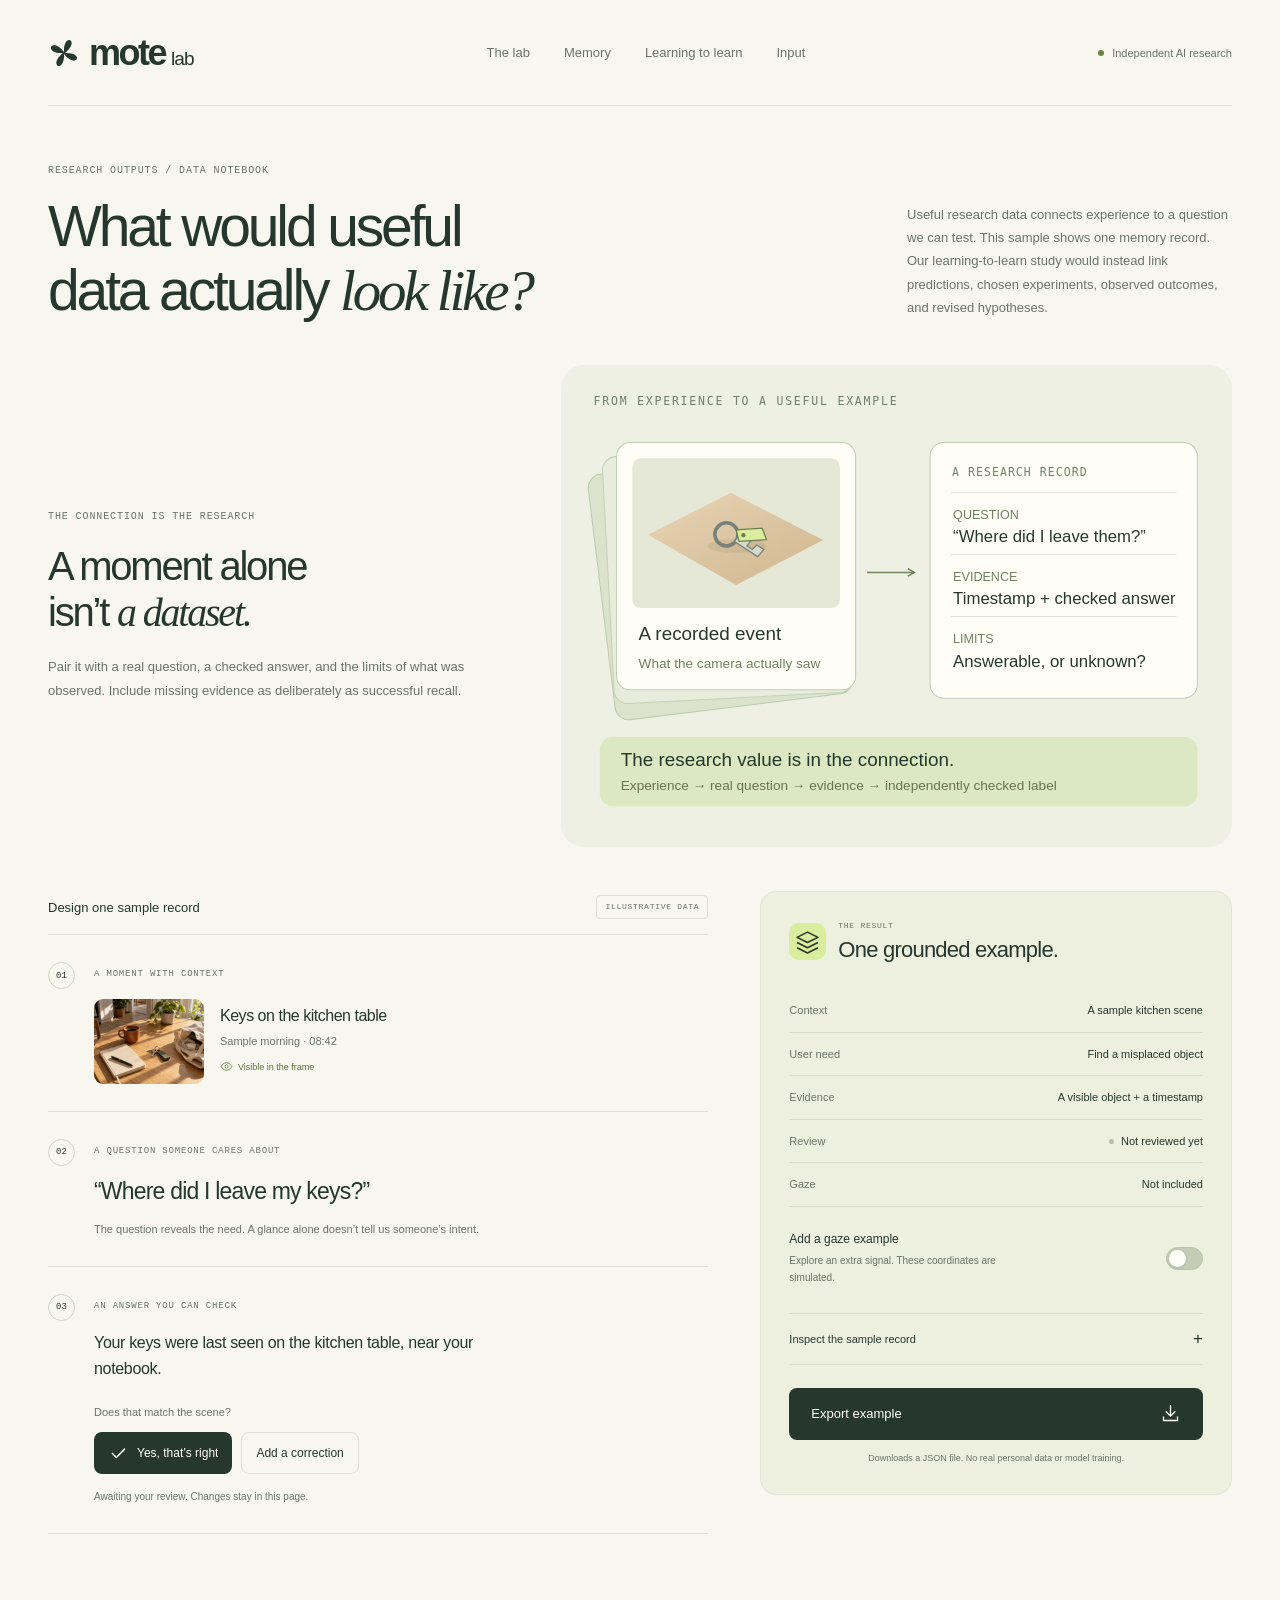
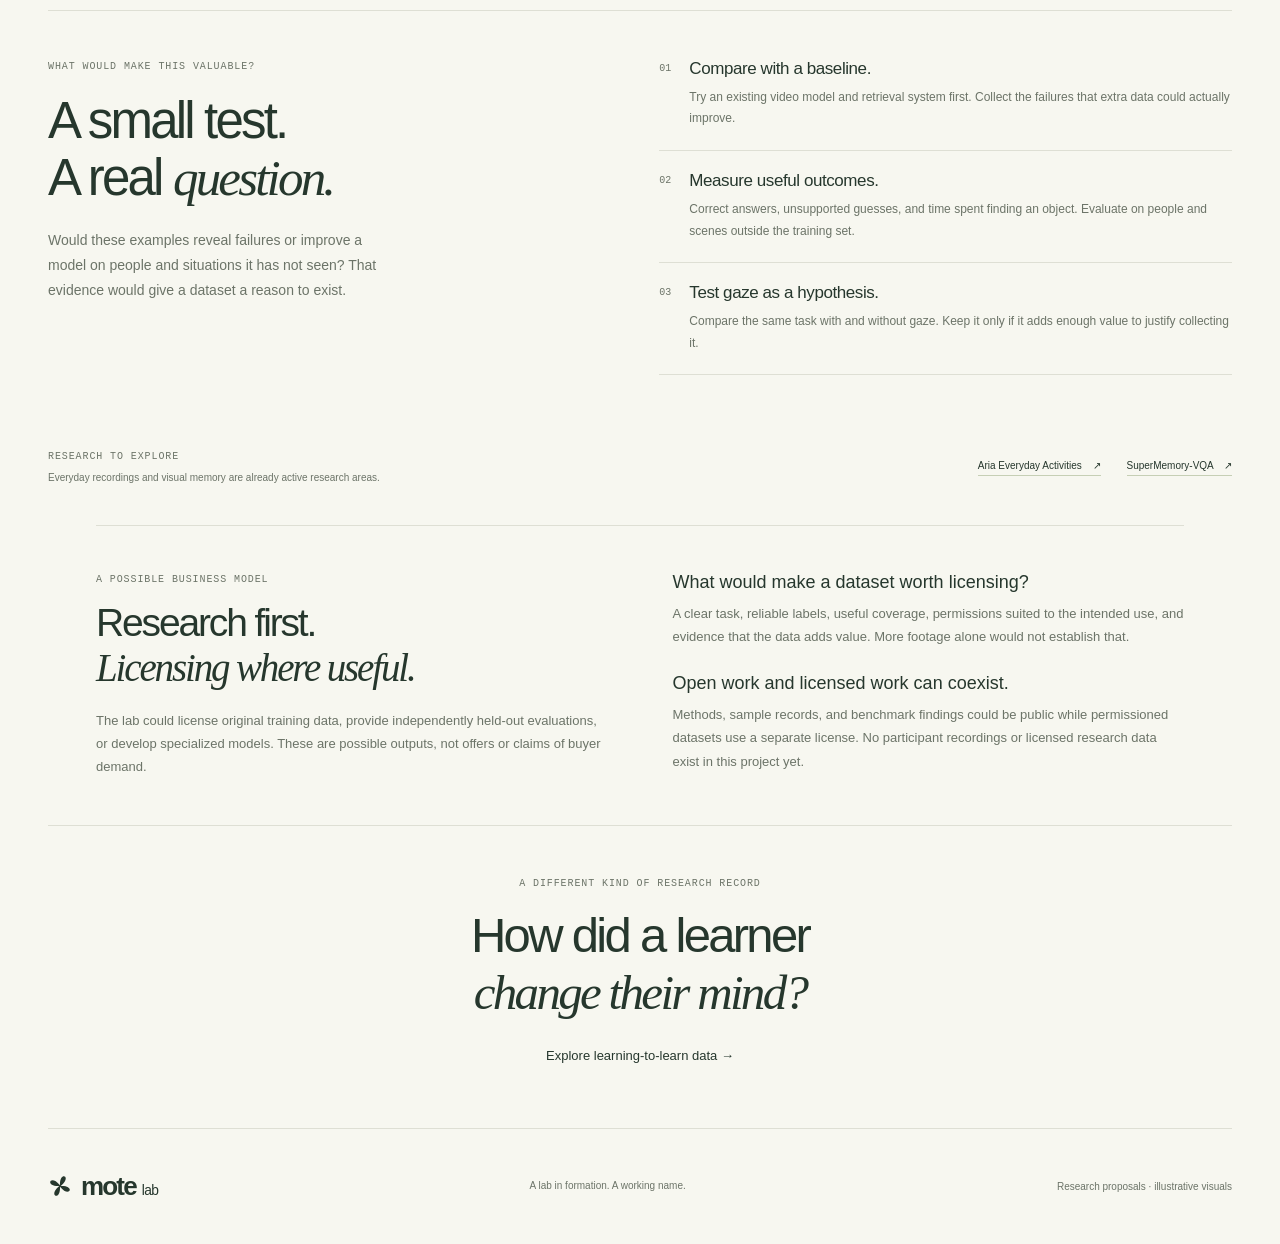
==== commit d790be58: "Focus lab on memory, learning to learn, and input research" ====
--- a/site/data/index.html
+++ b/site/data/index.html
@@ -1,8 +1,8 @@
 <!doctype html>
 <html lang="en"><head><meta charset="utf-8"><meta name="viewport" content="width=device-width, initial-scale=1"><meta name="robots" content="noindex, nofollow"><meta name="theme-color" content="#f7f7f0"><meta name="description" content="An illustrated explanation of memory research data, followed by a sample record with human review and explicit limits."><title>The memory dataset — Mote Lab</title><link rel="icon" href="../assets/favicon.svg" type="image/svg+xml"><link rel="stylesheet" href="../assets/site.css"><link rel="stylesheet" href="../assets/memory.css"><script src="../assets/site.js" defer></script></head>
-<body data-page="data"><a class="skip-link" href="#main">Skip to content</a><header class="site-header wrap"><a class="brand" href="../" aria-label="Mote Lab home"><svg class="brand-mark" aria-hidden="true"><use href="../assets/icons.svg#mark"/></svg><span>mote<span class="lab-word">lab</span></span></a><nav aria-label="Main navigation"><a href="../">The lab</a><a href="../#areas">Research areas</a><a href="../data/" aria-current="page">Data notebook</a></nav><span class="concept-label"><span class="status-dot"></span> Independent AI research</span></header>
+<body data-page="data"><a class="skip-link" href="#main">Skip to content</a><header class="site-header wrap"><a class="brand" href="../" aria-label="Mote Lab home"><svg class="brand-mark" aria-hidden="true"><use href="../assets/icons.svg#mark"/></svg><span>mote<span class="lab-word">lab</span></span></a><nav aria-label="Main navigation"><a href="../">The lab</a><a href="../research/">Memory</a><a href="../learning/">Learning to learn</a><a href="../input/">Input</a></nav><span class="concept-label"><span class="status-dot"></span> Independent AI research</span></header>
 <main id="main" class="wrap">
-    <section class="page-intro data-intro"><div><p class="eyebrow">RESEARCH OUTPUTS / DATA NOTEBOOK</p><h1>What would useful<br>data actually <em>look like?</em></h1></div><p>Useful research data connects experience to a question we can test. This sample shows one memory record; future studies could add goals, interventions, corrections, and verified outcomes.</p></section>
+    <section class="page-intro data-intro"><div><p class="eyebrow">RESEARCH OUTPUTS / DATA NOTEBOOK</p><h1>What would useful<br>data actually <em>look like?</em></h1></div><p>Useful research data connects experience to a question we can test. This sample shows one memory record. Our learning-to-learn study would instead link predictions, chosen experiments, observed outcomes, and revised hypotheses.</p></section>
     <section class="data-visual-intro"><div><p class="eyebrow">THE CONNECTION IS THE RESEARCH</p><h2>A moment alone<br>isn’t <em>a dataset.</em></h2><p>Pair it with a real question, a checked answer, and the limits of what was observed. Include missing evidence as deliberately as successful recall.</p></div><img class="memory-drawing " src="../assets/memory-data.svg" width="640" height="460" alt="An observation becomes a useful research example when linked to a question, checked evidence, and answerability." loading="lazy"></section><div class="data-layout">
       <section class="data-workbench" aria-labelledby="workbench-title">
         <div class="panel-heading"><h2 id="workbench-title">Design one sample record</h2><span class="sample-pill">ILLUSTRATIVE DATA</span></div>
@@ -22,5 +22,5 @@
     <section class="research-section"><div class="section-lead"><p class="eyebrow">WHAT WOULD MAKE THIS VALUABLE?</p><h2>A small test.<br>A real <em>question.</em></h2><p>Would these examples reveal failures or improve a model on people and situations it has not seen? That evidence would give a dataset a reason to exist.</p></div><div class="research-points"><article><span>01</span><div><h3>Compare with a baseline.</h3><p>Try an existing video model and retrieval system first. Collect the failures that extra data could actually improve.</p></div></article><article><span>02</span><div><h3>Measure useful outcomes.</h3><p>Correct answers, unsupported guesses, and time spent finding an object. Evaluate on people and scenes outside the training set.</p></div></article><article><span>03</span><div><h3>Test gaze as a hypothesis.</h3><p>Compare the same task with and without gaze. Keep it only if it adds enough value to justify collecting it.</p></div></article></div></section>
     <section class="reference-strip"><div><p class="eyebrow">RESEARCH TO EXPLORE</p><p>Everyday recordings and visual memory are already active research areas.</p></div><a href="https://facebookresearch.github.io/projectaria_tools/docs/open_datasets/aria_everyday_activities_dataset" target="_blank" rel="noopener noreferrer">Aria Everyday Activities <span aria-hidden="true">↗</span></a><a href="https://supermemory-vqa.github.io/" target="_blank" rel="noopener noreferrer">SuperMemory-VQA <span aria-hidden="true">↗</span></a></section>
     <noscript><p class="notice">Enable JavaScript to review, correct, and export the example record.</p></noscript>
-  <section class="research-assets wrap"><div><p class="eyebrow">A POSSIBLE BUSINESS MODEL</p><h2>Research first.<br><em>Licensing where useful.</em></h2><p>The lab could license original training data, provide independently held-out evaluations, or develop specialized models. These are possible outputs, not offers or claims of buyer demand.</p></div><div><h3>What would make a dataset worth licensing?</h3><p>A clear task, reliable labels, useful coverage, permissions suited to the intended use, and evidence that the data adds value. More footage alone would not establish that.</p><h3>Open work and licensed work can coexist.</h3><p>Methods, sample records, and benchmark findings could be public while permissioned datasets use a separate license. No participant recordings or licensed research data exist in this project yet.</p></div></section></main>
+  <section class="research-assets wrap"><div><p class="eyebrow">A POSSIBLE BUSINESS MODEL</p><h2>Research first.<br><em>Licensing where useful.</em></h2><p>The lab could license original training data, provide independently held-out evaluations, or develop specialized models. These are possible outputs, not offers or claims of buyer demand.</p></div><div><h3>What would make a dataset worth licensing?</h3><p>A clear task, reliable labels, useful coverage, permissions suited to the intended use, and evidence that the data adds value. More footage alone would not establish that.</p><h3>Open work and licensed work can coexist.</h3><p>Methods, sample records, and benchmark findings could be public while permissioned datasets use a separate license. No participant recordings or licensed research data exist in this project yet.</p></div></section><section class="memory-next"><p class="eyebrow">A DIFFERENT KIND OF RESEARCH RECORD</p><h2>How did a learner<br><em>change their mind?</em></h2><a class="text-link" href="../learning/">Explore learning-to-learn data →</a></section></main>
 <footer class="site-footer wrap"><a class="brand footer-brand" href="../"><svg class="brand-mark" aria-hidden="true"><use href="../assets/icons.svg#mark"/></svg><span>mote<span class="lab-word">lab</span></span></a><p>A lab in formation. A working name.</p><span>Research proposals · illustrative visuals</span></footer></body></html>
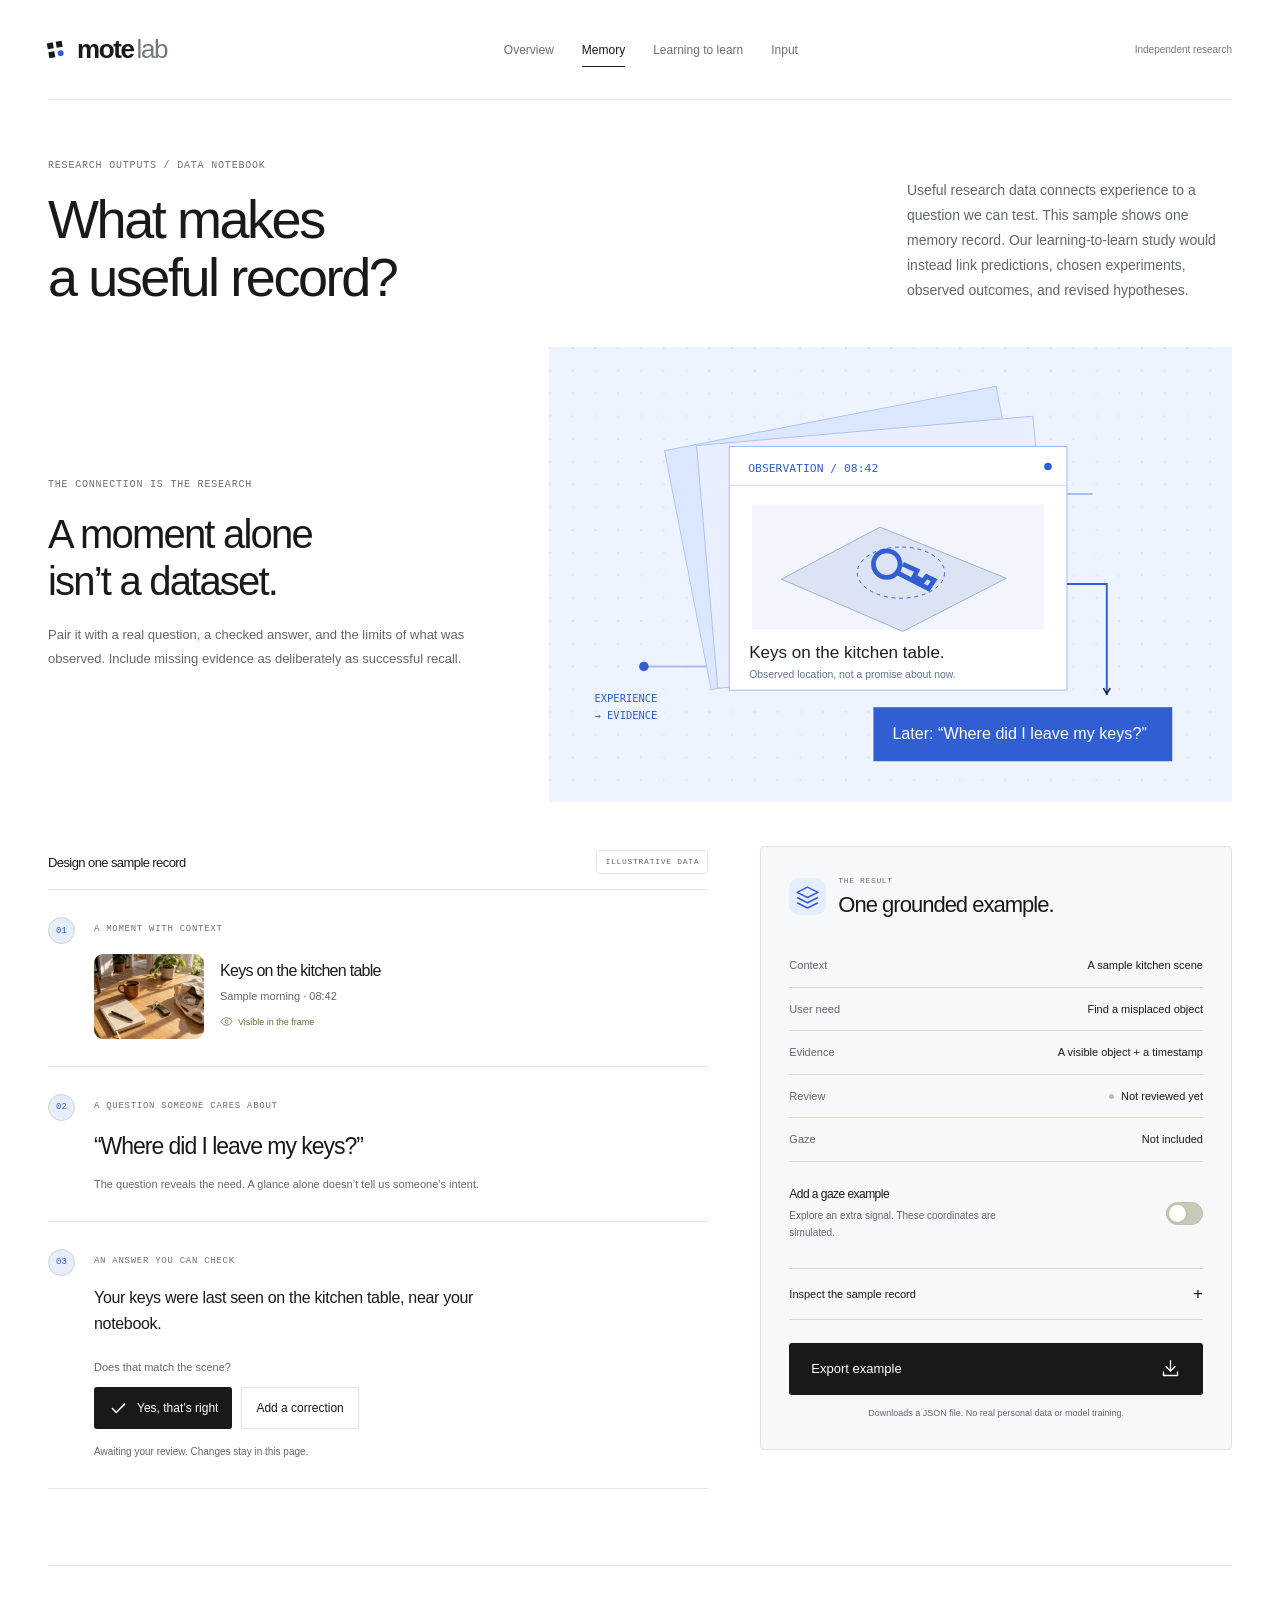
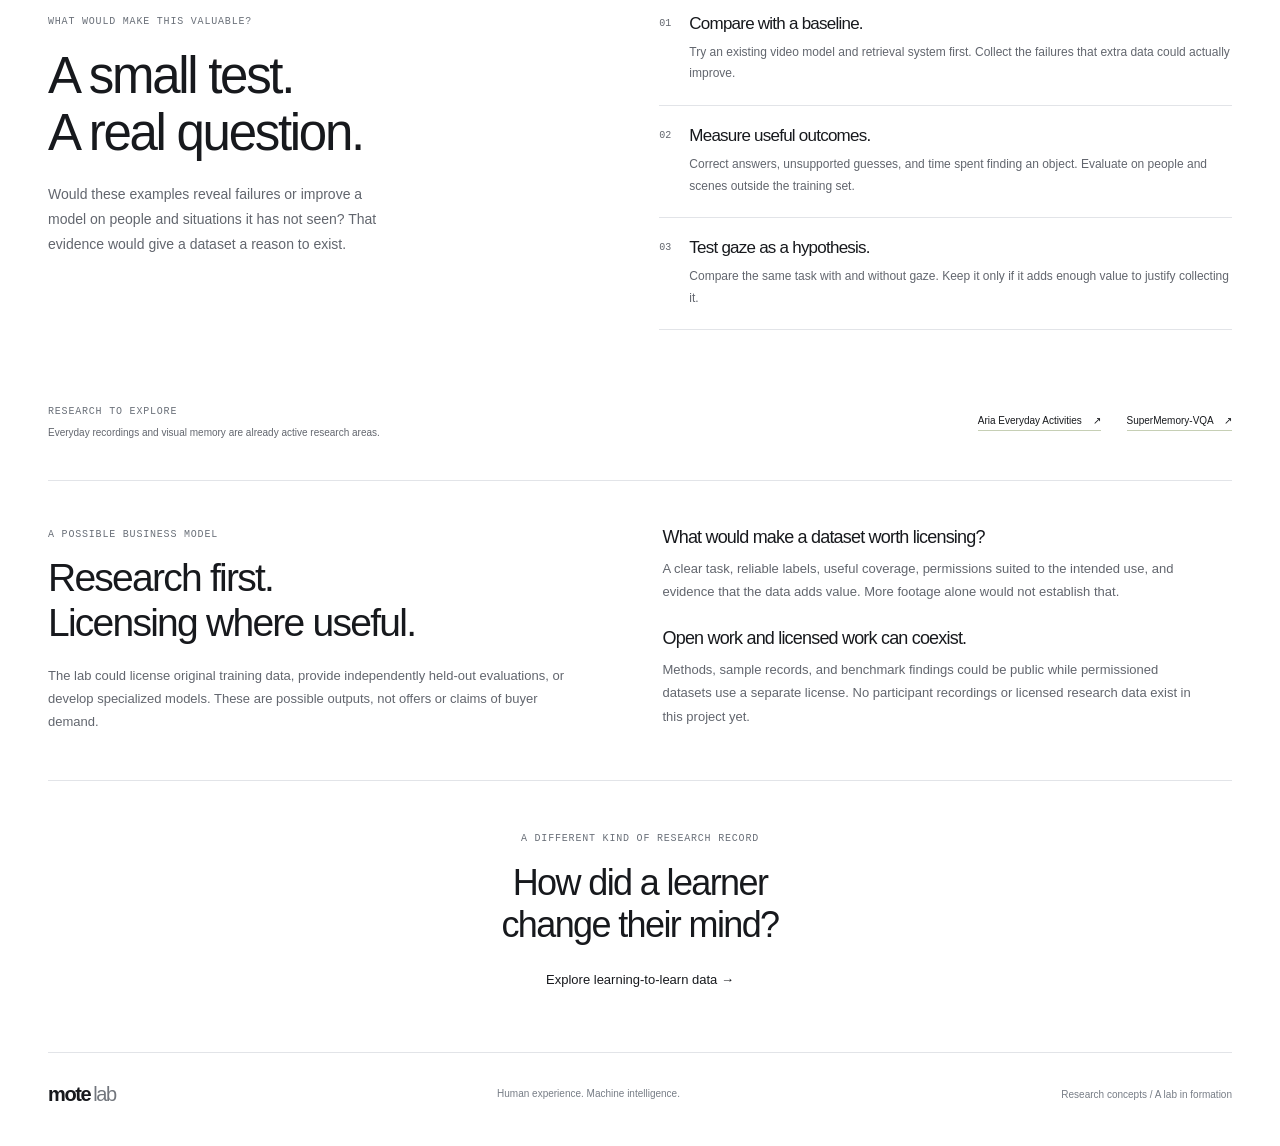
==== commit 85801363: "Redesign research site as a minimal visual studio" ====
--- a/site/data/index.html
+++ b/site/data/index.html
@@ -1,9 +1,9 @@
 <!doctype html>
-<html lang="en"><head><meta charset="utf-8"><meta name="viewport" content="width=device-width, initial-scale=1"><meta name="robots" content="noindex, nofollow"><meta name="theme-color" content="#f7f7f0"><meta name="description" content="An illustrated explanation of memory research data, followed by a sample record with human review and explicit limits."><title>The memory dataset — Mote Lab</title><link rel="icon" href="../assets/favicon.svg" type="image/svg+xml"><link rel="stylesheet" href="../assets/site.css"><link rel="stylesheet" href="../assets/memory.css"><script src="../assets/site.js" defer></script></head>
-<body data-page="data"><a class="skip-link" href="#main">Skip to content</a><header class="site-header wrap"><a class="brand" href="../" aria-label="Mote Lab home"><svg class="brand-mark" aria-hidden="true"><use href="../assets/icons.svg#mark"/></svg><span>mote<span class="lab-word">lab</span></span></a><nav aria-label="Main navigation"><a href="../">The lab</a><a href="../research/">Memory</a><a href="../learning/">Learning to learn</a><a href="../input/">Input</a></nav><span class="concept-label"><span class="status-dot"></span> Independent AI research</span></header>
+<html lang="en"><head><meta charset="utf-8"><meta name="viewport" content="width=device-width, initial-scale=1"><meta name="robots" content="noindex, nofollow"><meta name="theme-color" content="#ffffff"><meta name="description" content="An illustrated explanation of memory research data, followed by a sample record with human review and explicit limits."><title>The memory dataset — Mote Lab</title><link rel="icon" href="../assets/favicon.svg" type="image/svg+xml"><link rel="stylesheet" href="../assets/site.css"><link rel="stylesheet" href="../assets/memory.css"><script src="../assets/site.js" defer></script><link rel="stylesheet" href="../assets/studio.css"></head>
+<body data-page="data" data-area="memory"><a class="skip-link" href="#main">Skip to content</a><header class="studio-header shell"><a class="studio-brand" href="../" aria-label="Mote Lab home"><span class="brand-glyph" aria-hidden="true"><i></i><i></i><i></i><i></i></span>mote<span>lab</span></a><nav aria-label="Main navigation"><a href="../">Overview</a><a href="../research/" aria-current="page">Memory</a><a href="../learning/">Learning to learn</a><a href="../input/">Input</a></nav><span class="header-note">Independent research</span></header>
 <main id="main" class="wrap">
-    <section class="page-intro data-intro"><div><p class="eyebrow">RESEARCH OUTPUTS / DATA NOTEBOOK</p><h1>What would useful<br>data actually <em>look like?</em></h1></div><p>Useful research data connects experience to a question we can test. This sample shows one memory record. Our learning-to-learn study would instead link predictions, chosen experiments, observed outcomes, and revised hypotheses.</p></section>
-    <section class="data-visual-intro"><div><p class="eyebrow">THE CONNECTION IS THE RESEARCH</p><h2>A moment alone<br>isn’t <em>a dataset.</em></h2><p>Pair it with a real question, a checked answer, and the limits of what was observed. Include missing evidence as deliberately as successful recall.</p></div><img class="memory-drawing " src="../assets/memory-data.svg" width="640" height="460" alt="An observation becomes a useful research example when linked to a question, checked evidence, and answerability." loading="lazy"></section><div class="data-layout">
+    <section class="page-intro data-intro"><div><p class="eyebrow">RESEARCH OUTPUTS / DATA NOTEBOOK</p><h1>What makes<br>a useful record?</h1></div><p>Useful research data connects experience to a question we can test. This sample shows one memory record. Our learning-to-learn study would instead link predictions, chosen experiments, observed outcomes, and revised hypotheses.</p></section>
+    <section class="data-visual-intro"><div><p class="eyebrow">THE CONNECTION IS THE RESEARCH</p><h2>A moment alone<br>isn’t <em>a dataset.</em></h2><p>Pair it with a real question, a checked answer, and the limits of what was observed. Include missing evidence as deliberately as successful recall.</p></div><img class="memory-drawing " src="../assets/studio-memory.svg" width="640" height="460" alt="An observation is preserved with evidence and a timestamp for a later question." loading="lazy"></section><div class="data-layout">
       <section class="data-workbench" aria-labelledby="workbench-title">
         <div class="panel-heading"><h2 id="workbench-title">Design one sample record</h2><span class="sample-pill">ILLUSTRATIVE DATA</span></div>
         <div class="data-step"><span class="step-number">01</span><div class="step-body"><p class="eyebrow">A MOMENT WITH CONTEXT</p><div class="observed-moment"><img src="../assets/morning-scene.jpg" alt="Generated kitchen scene used as the evidence for this example." width="1536" height="1024"><div><h3>Keys on the kitchen table</h3><p>Sample morning · 08:42</p><span class="evidence-tag"><svg class="icon" aria-hidden="true"><use href="../assets/icons.svg#eye"/></svg> Visible in the frame</span></div></div></div></div>
@@ -23,4 +23,4 @@
     <section class="reference-strip"><div><p class="eyebrow">RESEARCH TO EXPLORE</p><p>Everyday recordings and visual memory are already active research areas.</p></div><a href="https://facebookresearch.github.io/projectaria_tools/docs/open_datasets/aria_everyday_activities_dataset" target="_blank" rel="noopener noreferrer">Aria Everyday Activities <span aria-hidden="true">↗</span></a><a href="https://supermemory-vqa.github.io/" target="_blank" rel="noopener noreferrer">SuperMemory-VQA <span aria-hidden="true">↗</span></a></section>
     <noscript><p class="notice">Enable JavaScript to review, correct, and export the example record.</p></noscript>
   <section class="research-assets wrap"><div><p class="eyebrow">A POSSIBLE BUSINESS MODEL</p><h2>Research first.<br><em>Licensing where useful.</em></h2><p>The lab could license original training data, provide independently held-out evaluations, or develop specialized models. These are possible outputs, not offers or claims of buyer demand.</p></div><div><h3>What would make a dataset worth licensing?</h3><p>A clear task, reliable labels, useful coverage, permissions suited to the intended use, and evidence that the data adds value. More footage alone would not establish that.</p><h3>Open work and licensed work can coexist.</h3><p>Methods, sample records, and benchmark findings could be public while permissioned datasets use a separate license. No participant recordings or licensed research data exist in this project yet.</p></div></section><section class="memory-next"><p class="eyebrow">A DIFFERENT KIND OF RESEARCH RECORD</p><h2>How did a learner<br><em>change their mind?</em></h2><a class="text-link" href="../learning/">Explore learning-to-learn data →</a></section></main>
-<footer class="site-footer wrap"><a class="brand footer-brand" href="../"><svg class="brand-mark" aria-hidden="true"><use href="../assets/icons.svg#mark"/></svg><span>mote<span class="lab-word">lab</span></span></a><p>A lab in formation. A working name.</p><span>Research proposals · illustrative visuals</span></footer></body></html>+<footer class="studio-footer shell"><a class="studio-brand" href="../">mote<span>lab</span></a><p>Human experience. Machine intelligence.</p><span>Research concepts / A lab in formation</span></footer></body></html>
--- a/site/assets/studio.css
+++ b/site/assets/studio.css
@@ -0,0 +1,8 @@
+@charset "UTF-8";
+:root{--paper:#fff;--ink:#17191d;--muted:#62666e;--line:#e2e4e8;--lime:#e7efff;--pale:#f4f6fa;--white:#fff;--accent:#315ed3;--tint:#edf3ff;--radius:4px;font-family:Arial,Helvetica,sans-serif;color:var(--ink);background:#fff;font-synthesis:none;-webkit-font-smoothing:antialiased}
+*{box-sizing:border-box}body{margin:0;background:#fff;color:var(--ink)}body[data-area="learning"]{--accent:#b84b1d;--tint:#fff2e9}body[data-area="input"]{--accent:#7148a2;--tint:#f5effd}a{color:inherit;text-decoration:none}button,input,textarea{font:inherit}button{cursor:pointer}img{display:block;max-width:100%;height:auto}h1,h2,h3,p,figure{margin:0}h1,h2,h3{font-weight:500;letter-spacing:-.045em}p{line-height:1.65}em{font-family:inherit;font-style:normal;font-weight:inherit;letter-spacing:inherit}svg{display:block}::selection{background:#d8e4ff;color:#111}a,button,input,textarea,summary{outline-offset:5px}:focus-visible{outline:2px solid var(--accent)}[hidden]{display:none!important}.shell,.wrap{width:min(1280px,calc(100% - 96px));margin-inline:auto}.skip-link{position:absolute;left:24px;top:-100px;padding:12px;background:#fff;z-index:100}.skip-link:focus{top:10px}.sr-only{position:absolute;width:1px;height:1px;padding:0;margin:-1px;overflow:hidden;clip:rect(0,0,0,0);white-space:nowrap;border:0}
+.studio-header{height:100px;display:flex;align-items:center;justify-content:space-between;border-bottom:1px solid var(--line);gap:28px}.studio-brand{display:inline-flex;align-items:center;font-size:26px;font-weight:700;letter-spacing:-1.4px;gap:3px;white-space:nowrap}.studio-brand>span:not(.brand-glyph){font-weight:400;color:#72767d}.brand-glyph{display:grid;grid-template-columns:repeat(2,6px);gap:3px;margin-right:11px;transform:rotate(-10deg)}.brand-glyph i{width:6px;height:6px;background:#17191d}.brand-glyph i:last-child{border-radius:50%;background:#315ed3}.studio-header nav{display:flex;gap:28px;align-items:center;font-size:12px}.studio-header nav a{padding:9px 0;color:#6b6e75}.studio-header nav a[aria-current],.studio-header nav a:hover{color:#17191d}.studio-header nav a[aria-current]{box-shadow:0 1px #17191d}.header-note{font-size:10px;color:#72767d}.label,.eyebrow{font:10px/1.5 Consolas,Menlo,monospace;letter-spacing:.08em;text-transform:uppercase;color:#6a7079}.dot{display:inline-block;width:7px;height:7px;background:var(--accent);border-radius:50%;margin-right:9px}.home-intro{padding:76px 0 62px;display:grid;grid-template-columns:1.6fr 1fr;gap:70px;align-items:end}.home-intro h1{font-size:clamp(58px,6.8vw,96px);line-height:1.02;letter-spacing:-.072em;margin-top:25px;font-weight:500}.intro-aside{max-width:335px;padding-bottom:6px;justify-self:end}.intro-aside>p{font-size:16px;color:#62666e;line-height:1.75}.quiet-link{display:inline-flex;align-items:center;gap:24px;font-size:12px;margin-top:27px;border-bottom:1px solid #bec3cd;padding-bottom:8px}.quiet-link:hover{color:var(--accent);border-color:var(--accent)}.section-bar{display:flex;justify-content:space-between;border-top:1px solid var(--line);padding:20px 0 24px;gap:20px}.section-bar span{font:10px Consolas,monospace;color:#747b84}.program-grid{display:grid;grid-template-columns:repeat(3,minmax(0,1fr));gap:24px;padding-bottom:70px}.program-card{display:block;min-width:0}.program-card[data-area="learning"]{--accent:#b84b1d}.program-card[data-area="input"]{--accent:#7148a2}.card-art{overflow:hidden;border:1px solid #eef0f3}.card-art img{width:100%;aspect-ratio:3/2;object-fit:cover}.card-heading{display:flex;align-items:baseline;gap:12px;margin:23px 0 13px}.card-number{font:11px Consolas,monospace;color:var(--accent)}.card-heading h2{font-size:27px;letter-spacing:-.05em}.card-heading .arrow{margin-left:auto;font-size:23px;color:#9499a1}.program-card:hover h2,.program-card:hover .arrow{color:var(--accent)}.program-card>p{font-size:13px;line-height:1.75;max-width:340px;color:var(--muted)}.card-tag{margin-top:22px;font:9px Consolas,monospace;color:#747b84;letter-spacing:.04em;text-transform:uppercase}.lab-note{display:grid;grid-template-columns:1fr 2fr;border-top:1px solid var(--line);padding:65px 0;gap:60px}.lab-note h2{font-size:34px;line-height:1.15;max-width:280px;margin-top:20px}.method-grid{display:grid;grid-template-columns:repeat(3,1fr);gap:30px}.method-grid .number{font:11px Consolas,monospace;color:#959ba4}.method-grid h3{font-size:19px;margin:22px 0 12px}.method-grid p{font-size:12px;color:var(--muted);line-height:1.85}.sample-link{display:flex;justify-content:space-between;align-items:center;background:#f5f6f8;padding:28px 34px;margin-bottom:65px;gap:30px}.sample-link h2{font-size:23px;margin-top:8px}.sample-link .quiet-link{margin:0;white-space:nowrap}.studio-footer{padding:30px 0 40px;border-top:1px solid var(--line);display:flex;align-items:center;justify-content:space-between;gap:30px}.studio-footer .studio-brand{font-size:20px}.studio-footer p,.studio-footer>span{font-size:10px;color:#777d86}
+.research-top{padding:53px 0 54px}.research-top .label{color:var(--accent)}.research-title{display:grid;grid-template-columns:1.6fr 1fr;gap:70px;align-items:end;margin-top:24px}.research-title h1{font-size:clamp(48px,5.4vw,76px);line-height:1.04;letter-spacing:-.065em;max-width:760px}.research-title p{font-size:15px;color:var(--muted);line-height:1.8;max-width:380px}.research-meta{display:flex;gap:24px;flex-wrap:wrap;margin-top:27px;color:#737983;font:10px Consolas,monospace}.research-meta span+span:before{content:"/";margin-right:24px;color:#bcc1c8}.visual-story{display:grid;grid-template-columns:1.5fr 1fr;border:1px solid var(--line);margin-bottom:63px}.visual-story figure{background:var(--tint);display:flex;align-items:center}.visual-story img{width:100%;height:auto}.visual-caption{padding:38px 40px;align-self:center}.visual-caption .label{color:var(--accent)}.visual-caption h2{font-size:31px;line-height:1.15;margin:19px 0 21px}.visual-caption p{font-size:13px;color:var(--muted);line-height:1.8}.visual-caption .caption-limit{font-size:10px;border-top:1px solid var(--line);margin-top:24px;padding-top:17px}.research-section-new{border-top:1px solid var(--line);padding:26px 0 55px}.section-title{display:flex;justify-content:space-between;align-items:baseline;gap:28px;margin-bottom:33px}.section-title h2{font-size:30px}.section-title .label{max-width:190px}.question-grid{display:grid;grid-template-columns:repeat(3,1fr);gap:40px}.question-grid article{border-left:2px solid var(--tint);padding-left:21px}.question-grid .number{font:11px Consolas,monospace;color:var(--accent)}.question-grid h3{font-size:22px;margin:17px 0 13px;line-height:1.2}.question-grid p{font-size:13px;color:var(--muted);line-height:1.8}.two-columns{display:grid;grid-template-columns:1fr 1fr;gap:70px}.two-columns h3{font-size:22px;margin-bottom:15px}.two-columns p{font-size:14px;color:var(--muted);line-height:1.8}.dataset-line{margin-top:22px;padding:20px;background:var(--tint);font:12px/1.8 Consolas,monospace;color:var(--accent)}.protocol{border-top:1px solid var(--line);margin-top:29px}.protocol summary{cursor:pointer;font-size:13px;padding:20px 0;color:var(--accent)}.protocol p{font-size:13px;color:var(--muted);line-height:1.9;margin-bottom:16px;max-width:920px}.protocol ul{padding-left:20px;font-size:13px;line-height:1.9;color:var(--muted)}.reference-list{display:grid;grid-template-columns:1fr 1fr;gap:16px}.reference-item{padding:21px 24px;background:#f6f7f9;display:block}.reference-item h3{font-size:16px;margin-bottom:9px}.reference-item p{font-size:12px;color:var(--muted);line-height:1.75}.reference-item a{text-decoration:underline;text-underline-offset:4px}.page-end{border-top:1px solid var(--line);display:flex;justify-content:space-between;gap:30px;padding:35px 0 60px}.page-end .quiet-link{margin-top:0}.section-note{font-size:12px;color:var(--muted);margin-top:24px;max-width:840px}
+/* The existing demo DOM and JavaScript remain intact. */
+body[data-page] .studio-header nav a{font-weight:400}body[data-page] h1,body[data-page] h2,body[data-page] h3,body[data-page] em,body[data-page] blockquote{font-family:Arial,Helvetica,sans-serif;font-style:normal;letter-spacing:-.045em}body[data-page] .page-intro{padding-block:58px 40px}body[data-page] .page-intro h1{font-size:54px;font-weight:500;line-height:1.08}body[data-page] .page-intro>p{font-size:14px;line-height:1.8}body[data-page] .scene-panel,body[data-page] .assistant-panel,body[data-page] .record-panel,body[data-page] .data-workbench{border-radius:4px;box-shadow:none}body[data-page] .assistant-panel,body[data-page] .record-panel{background:#f7f8fa}body[data-page] .assistant-mark,body[data-page] .step-number{background:#e6edfc;color:#315ed3}body[data-page] .button{border-radius:3px}body[data-page] .button-dark{background:#17191d;color:#fff}body[data-page] .question-chips button{border-color:#dce0e7;background:#fff}body[data-page] .question-chips button:hover{background:#edf3ff}body[data-page] .data-visual-intro{gap:45px}body[data-page] .data-visual-intro .memory-drawing{border-radius:0}body[data-page] .memory-next h2{font-size:36px}body[data-page] .research-assets.wrap{width:100%}body[data-page] .research-assets{gap:45px}body[data-page] .site-footer{display:none}body[data-page] .user-question{background:#e6edfc}body[data-page] .scene-evidence.is-highlighted{background:#e6edfc}
+@media(min-width:1500px){.home-intro{padding-top:95px}}@media(max-width:1100px){.shell,.wrap{width:calc(100% - 64px)}.header-note{display:none}.home-intro{gap:40px}.home-intro h1{font-size:72px}.intro-aside>p{font-size:14px}.program-grid{gap:18px}.card-heading h2{font-size:23px}.visual-caption{padding:27px}.visual-caption h2{font-size:27px}.research-title{gap:40px}.lab-note{gap:40px}.method-grid{gap:22px}}@media(max-width:760px){.shell,.wrap{width:calc(100% - 40px)}.studio-header{height:auto;padding-block:24px;flex-wrap:wrap;gap:21px}.studio-header nav{width:100%;gap:24px;font-size:11px}.home-intro{grid-template-columns:1fr;gap:28px;padding-block:46px}.home-intro h1{font-size:clamp(48px,9vw,68px)}.intro-aside{justify-self:start;max-width:460px}.intro-aside>p{font-size:15px}.program-grid{grid-template-columns:1fr;gap:40px}.card-heading h2{font-size:28px}.program-card>p{max-width:100%;font-size:14px}.lab-note,.research-title,.visual-story,.two-columns{grid-template-columns:1fr;gap:27px}.lab-note{padding-block:40px}.lab-note h2{max-width:none}.method-grid{grid-template-columns:1fr;gap:24px}.method-grid h3{margin-top:10px}.method-grid p{font-size:13px}.sample-link{align-items:flex-start;flex-direction:column;padding:25px}.studio-footer{flex-wrap:wrap}.studio-footer>span{width:100%}.research-top{padding-block:38px}.research-title h1{font-size:49px}.research-title p{max-width:none}.visual-story{gap:0;margin-bottom:40px}.visual-caption{padding:30px}.question-grid,.reference-list{grid-template-columns:1fr;gap:26px}.section-title{display:block}.section-title .label{margin-bottom:15px}.section-title h2{font-size:27px}.page-end{flex-wrap:wrap}body[data-page] .page-intro h1{font-size:42px}body[data-page] .data-visual-intro{grid-template-columns:1fr}.research-meta{line-height:1.8;gap:12px}.research-meta span+span:before{margin-right:12px}}@media(prefers-reduced-motion:reduce){*{scroll-behavior:auto!important}}
